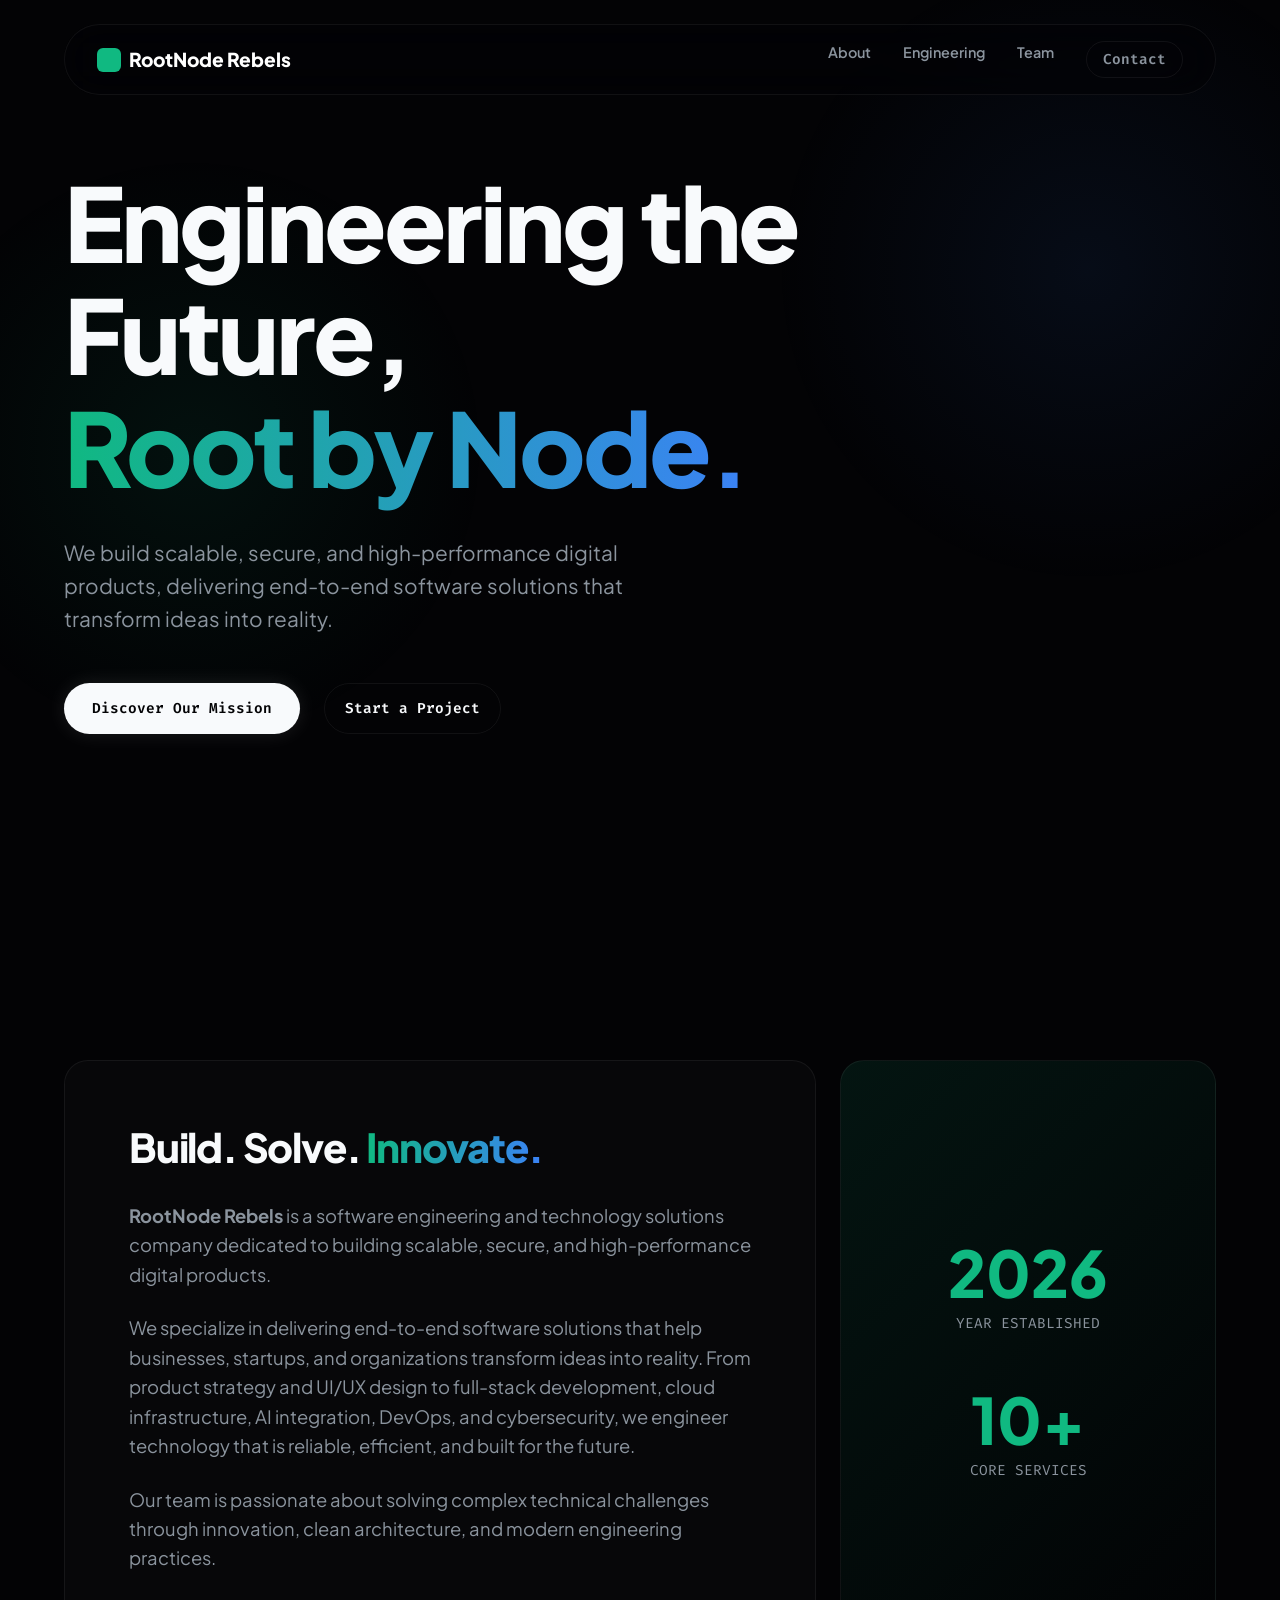
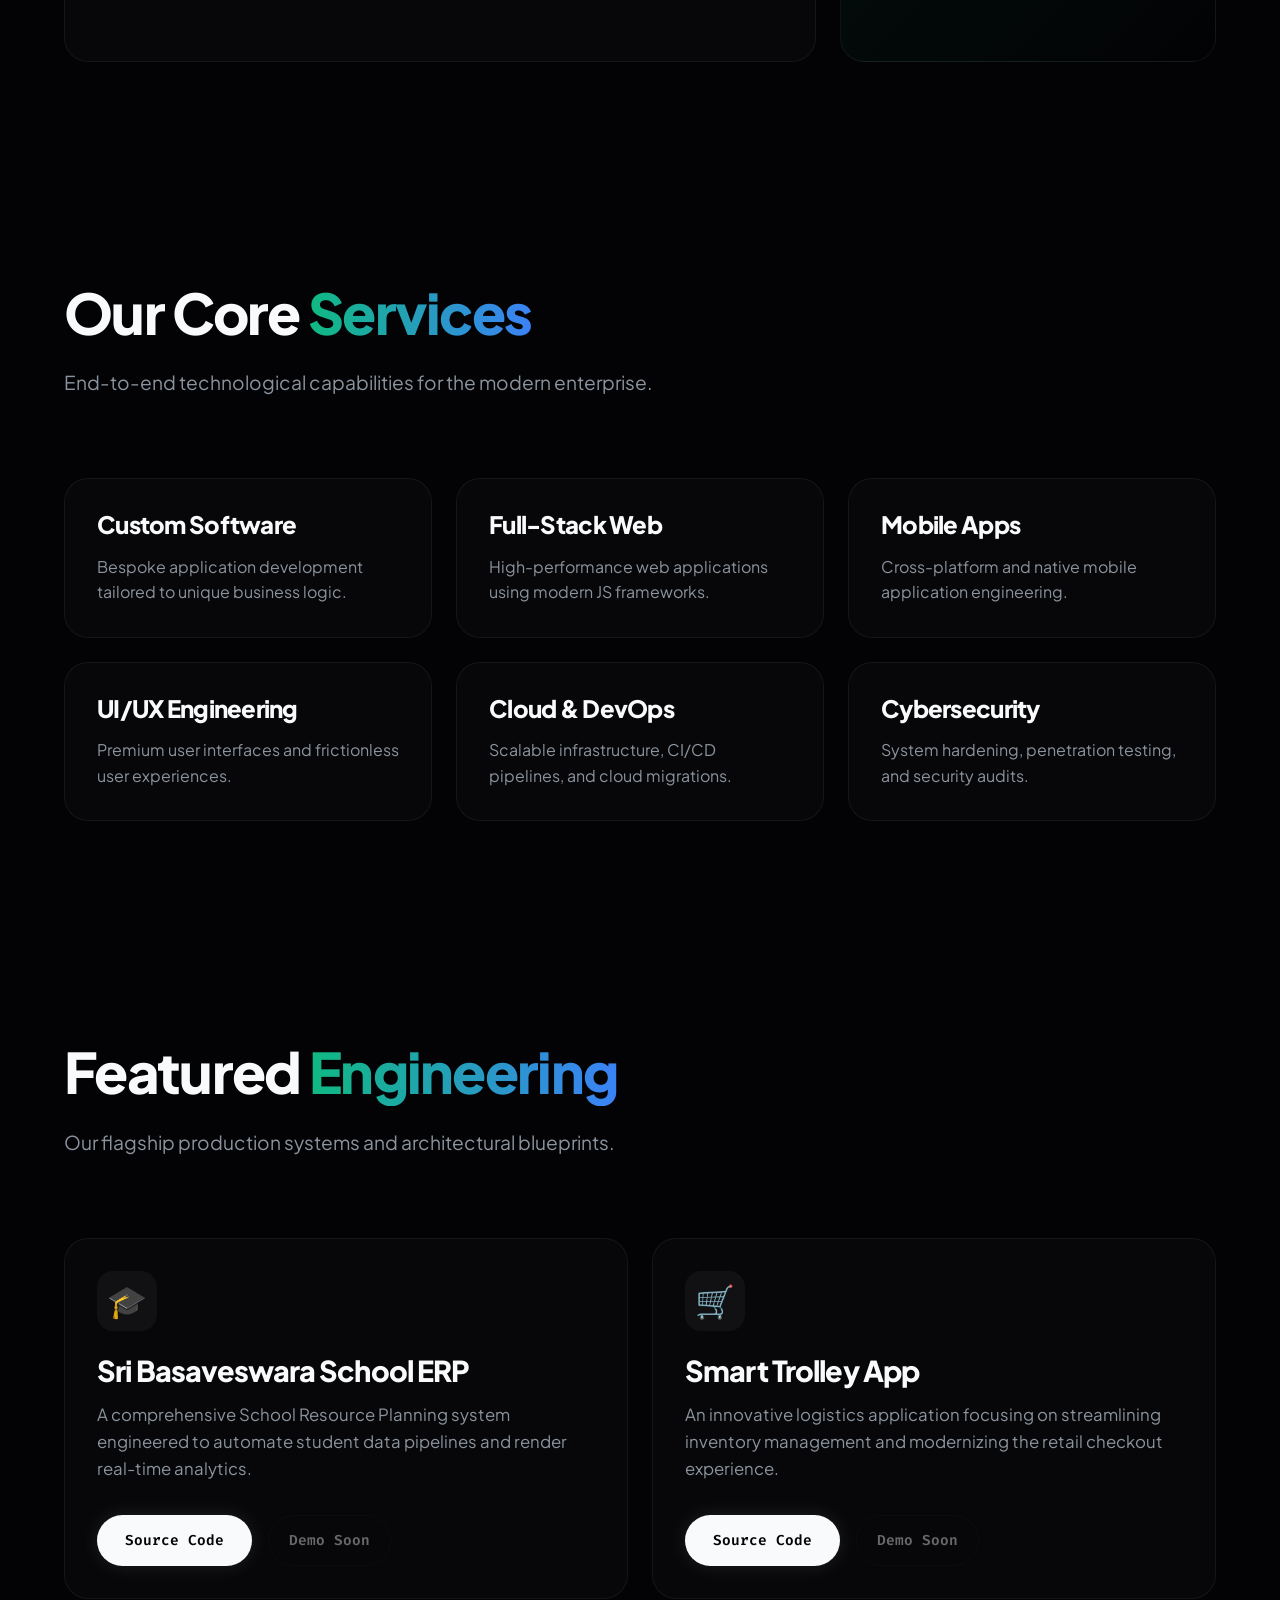
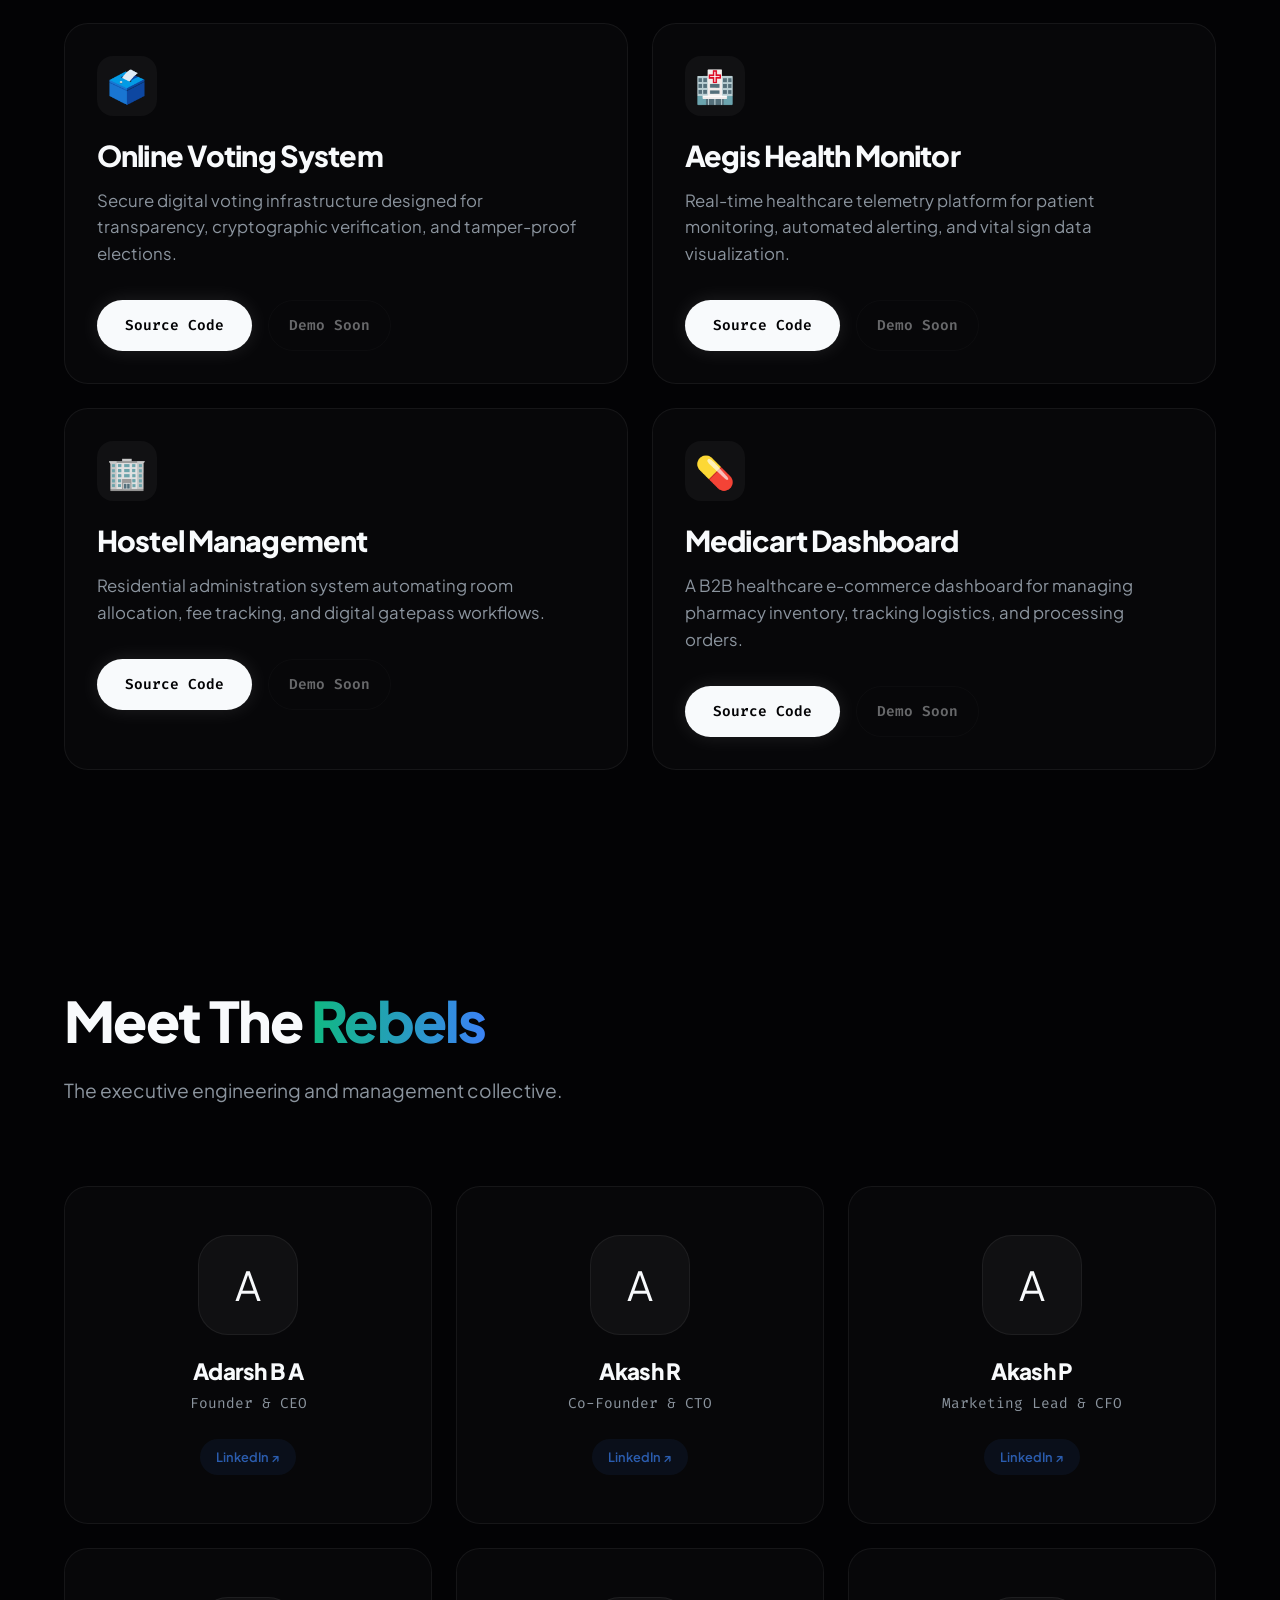
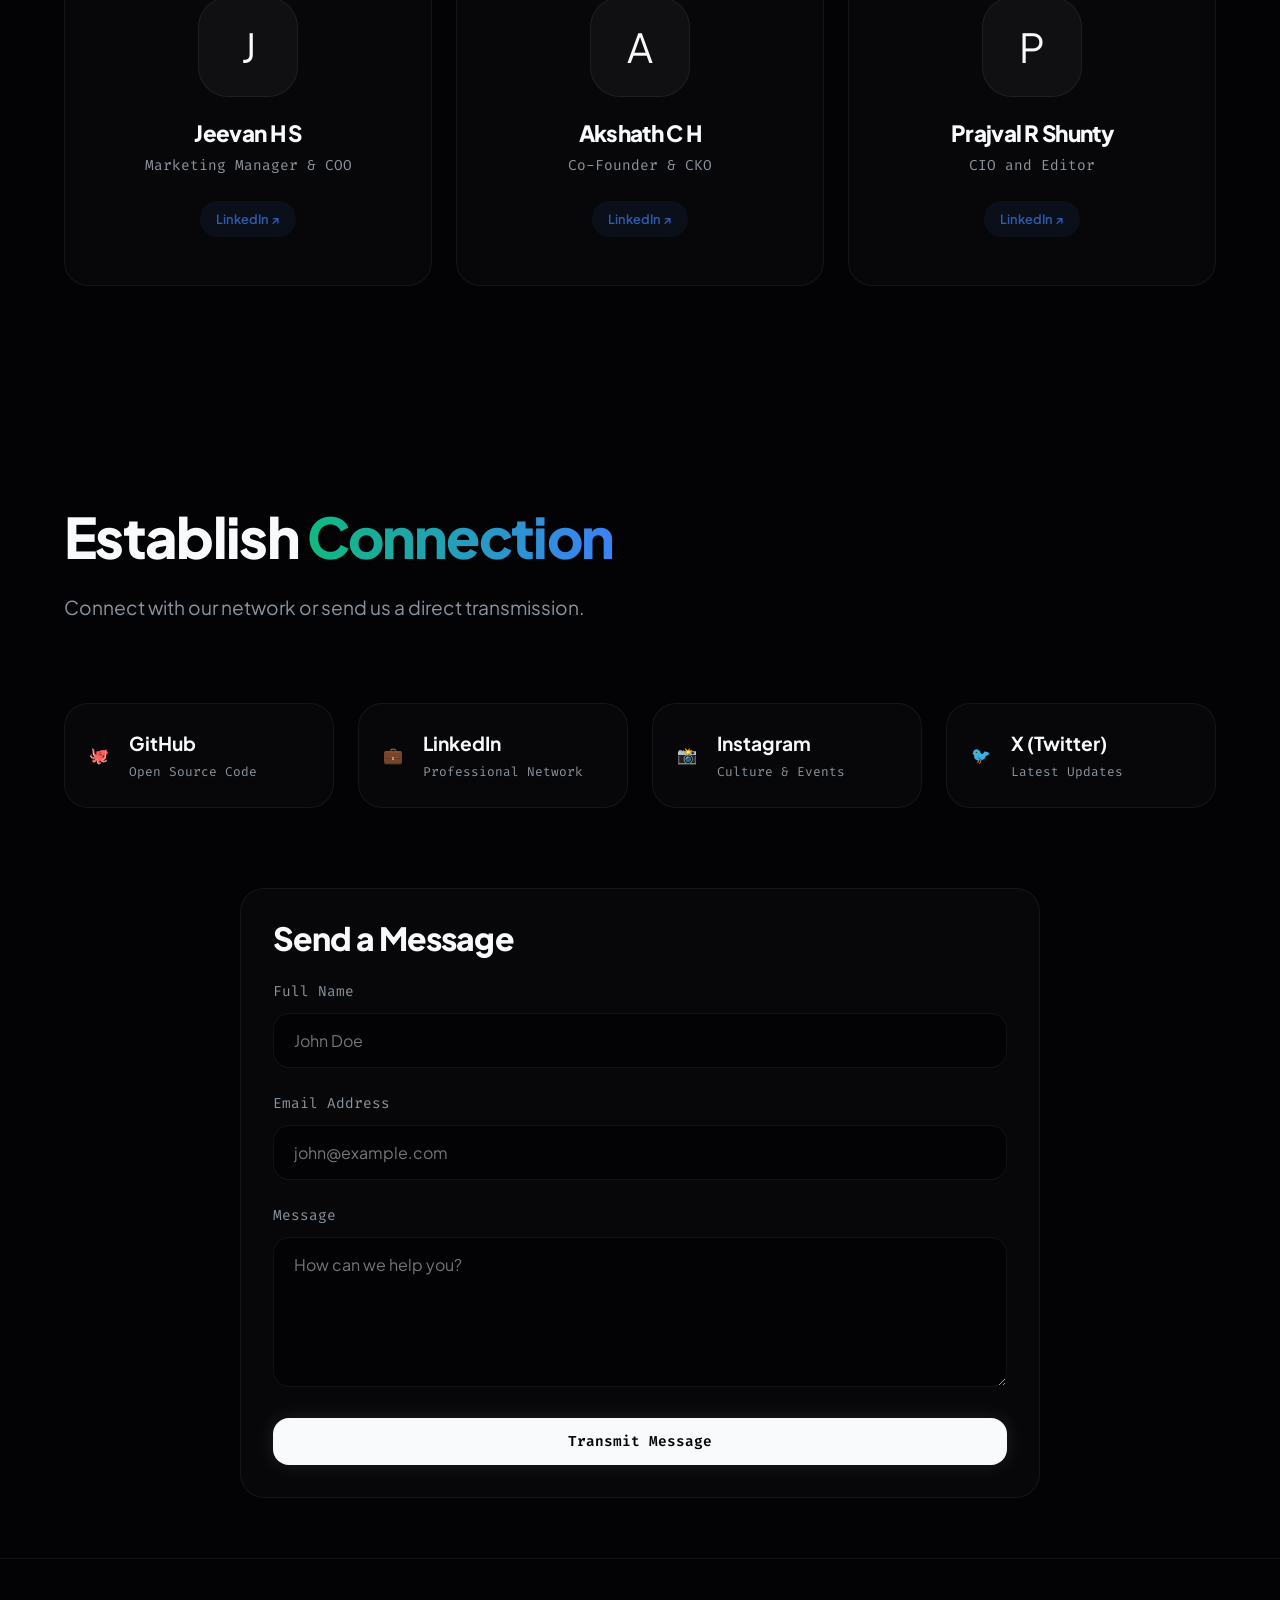
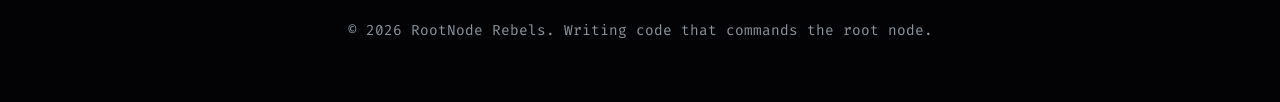
==== index.html @ 679d9122 "Initial commit of RootNode Rebels company website" ====
<!DOCTYPE html>
<html lang="en">
<head>
    <meta charset="UTF-8">
    <meta name="viewport" content="width=device-width, initial-scale=1.0">
    <title>RootNode Rebels | Engineering Scalable Systems</title>
    <meta name="description" content="An elite collective of software engineers building high-performance architectures, scalable ERP systems, and modern web applications.">
    
    <!-- Fonts -->
    <link href="https://fonts.googleapis.com/css2?family=Plus+Jakarta+Sans:wght@400;600;800&family=Fira+Code:wght@400;500&display=swap" rel="stylesheet">
    
    <!-- Styles -->
    <link rel="stylesheet" href="style.css">
</head>
<body>

    <!-- Dynamic Background Architecture -->
    <div class="noise-overlay"></div>
    <div class="mesh-gradient"></div>
    <div class="glow-orb" id="glow-orb"></div>

    <!-- Navigation -->
    <nav class="navbar glass">
        <a href="/" class="logo"><div class="logo-icon"></div> RootNode Rebels</a>
        <div class="nav-links">
            <a href="#about">About</a>
            <a href="#projects">Engineering</a>
            <a href="#team">Team</a>
            <a href="#contact" class="btn btn-outline" style="padding: 6px 16px; border-radius: 100px;">Contact</a>
        </div>
    </nav>

    <!-- Hero Section -->
    <header class="hero">
        <div class="hero-content fade-in-up">
            <h1 class="hero-title">Engineering the Future, <br><span class="highlight">Root by Node.</span></h1>
            <p class="hero-desc">We build scalable, secure, and high-performance digital products, delivering end-to-end software solutions that transform ideas into reality.</p>
            <div class="hero-buttons">
                <a href="#about" class="btn btn-primary">Discover Our Mission</a>
                <a href="#contact" class="btn btn-outline">Start a Project</a>
            </div>
        </div>
    </header>

    <!-- About Section -->
    <section id="about" class="section">
        <div class="about-bento fade-in-up">
            <div class="bento-card about-main">
                <h2>Build. Solve. <span class="highlight">Innovate.</span></h2>
                <p><strong>RootNode Rebels</strong> is a software engineering and technology solutions company dedicated to building scalable, secure, and high-performance digital products.</p>
                <p>We specialize in delivering end-to-end software solutions that help businesses, startups, and organizations transform ideas into reality. From product strategy and UI/UX design to full-stack development, cloud infrastructure, AI integration, DevOps, and cybersecurity, we engineer technology that is reliable, efficient, and built for the future.</p>
                <p>Our team is passionate about solving complex technical challenges through innovation, clean architecture, and modern engineering practices.</p>
            </div>
            <div class="bento-card about-stats">
                <div class="stat-number">2026</div>
                <div class="stat-label">YEAR ESTABLISHED</div>
                <br><br>
                <div class="stat-number">10+</div>
                <div class="stat-label">CORE SERVICES</div>
            </div>
        </div>
    </section>

    <!-- Services Section -->
    <section class="section pt-0">
        <div class="section-header fade-in-up">
            <h2>Our Core <span class="highlight">Services</span></h2>
            <p>End-to-end technological capabilities for the modern enterprise.</p>
        </div>
        <div class="services-bento fade-in-up">
            <div class="bento-card service-item"><h3>Custom Software</h3><p>Bespoke application development tailored to unique business logic.</p></div>
            <div class="bento-card service-item"><h3>Full-Stack Web</h3><p>High-performance web applications using modern JS frameworks.</p></div>
            <div class="bento-card service-item"><h3>Mobile Apps</h3><p>Cross-platform and native mobile application engineering.</p></div>
            <div class="bento-card service-item"><h3>UI/UX Engineering</h3><p>Premium user interfaces and frictionless user experiences.</p></div>
            <div class="bento-card service-item"><h3>Cloud & DevOps</h3><p>Scalable infrastructure, CI/CD pipelines, and cloud migrations.</p></div>
            <div class="bento-card service-item"><h3>Cybersecurity</h3><p>System hardening, penetration testing, and security audits.</p></div>
        </div>
    </section>

    <!-- Projects Section -->
    <section id="projects" class="section">
        <div class="section-header fade-in-up">
            <h2>Featured <span class="highlight">Engineering</span></h2>
            <p>Our flagship production systems and architectural blueprints.</p>
        </div>
        <div class="projects-bento">
            <!-- Project 1 -->
            <div class="bento-card project-card fade-in-up">
                <div class="project-header">
                    <div class="project-icon">🎓</div>
                </div>
                <h3>Sri Basaveswara School ERP</h3>
                <p>A comprehensive School Resource Planning system engineered to automate student data pipelines and render real-time analytics.</p>
                <div class="project-actions">
                    <a href="https://github.com/RootNode-Rebels/sribasaveswaraschool" target="_blank" class="btn btn-primary">Source Code</a>
                    <button class="btn btn-outline" disabled>Demo Soon</button>
                </div>
            </div>

            <!-- Project 2 -->
            <div class="bento-card project-card fade-in-up" style="transition-delay: 50ms;">
                <div class="project-header">
                    <div class="project-icon">🛒</div>
                </div>
                <h3>Smart Trolley App</h3>
                <p>An innovative logistics application focusing on streamlining inventory management and modernizing the retail checkout experience.</p>
                <div class="project-actions">
                    <a href="https://github.com/RootNode-Rebels/smarttrolleyapp" target="_blank" class="btn btn-primary">Source Code</a>
                    <button class="btn btn-outline" disabled>Demo Soon</button>
                </div>
            </div>

            <!-- Project 3 -->
            <div class="bento-card project-card fade-in-up" style="transition-delay: 100ms;">
                <div class="project-header">
                    <div class="project-icon">🗳️</div>
                </div>
                <h3>Online Voting System</h3>
                <p>Secure digital voting infrastructure designed for transparency, cryptographic verification, and tamper-proof elections.</p>
                <div class="project-actions">
                    <a href="https://github.com/RootNode-Rebels/onlinevotingsystem" target="_blank" class="btn btn-primary">Source Code</a>
                    <button class="btn btn-outline" disabled>Demo Soon</button>
                </div>
            </div>

            <!-- Project 4 -->
            <div class="bento-card project-card fade-in-up" style="transition-delay: 150ms;">
                <div class="project-header">
                    <div class="project-icon">🏥</div>
                </div>
                <h3>Aegis Health Monitor</h3>
                <p>Real-time healthcare telemetry platform for patient monitoring, automated alerting, and vital sign data visualization.</p>
                <div class="project-actions">
                    <a href="https://github.com/RootNode-Rebels/Aegis-Health-Monitor" target="_blank" class="btn btn-primary">Source Code</a>
                    <button class="btn btn-outline" disabled>Demo Soon</button>
                </div>
            </div>

            <!-- Project 5 -->
            <div class="bento-card project-card fade-in-up" style="transition-delay: 200ms;">
                <div class="project-header">
                    <div class="project-icon">🏢</div>
                </div>
                <h3>Hostel Management</h3>
                <p>Residential administration system automating room allocation, fee tracking, and digital gatepass workflows.</p>
                <div class="project-actions">
                    <a href="https://github.com/RootNode-Rebels/hostel-management" target="_blank" class="btn btn-primary">Source Code</a>
                    <button class="btn btn-outline" disabled>Demo Soon</button>
                </div>
            </div>

            <!-- Project 6 -->
            <div class="bento-card project-card fade-in-up" style="transition-delay: 250ms;">
                <div class="project-header">
                    <div class="project-icon">💊</div>
                </div>
                <h3>Medicart Dashboard</h3>
                <p>A B2B healthcare e-commerce dashboard for managing pharmacy inventory, tracking logistics, and processing orders.</p>
                <div class="project-actions">
                    <a href="https://github.com/RootNode-Rebels/medicart-dashboard" target="_blank" class="btn btn-primary">Source Code</a>
                    <button class="btn btn-outline" disabled>Demo Soon</button>
                </div>
            </div>
        </div>
    </section>

    <!-- Team Section -->
    <section id="team" class="section">
        <div class="section-header fade-in-up">
            <h2>Meet The <span class="highlight">Rebels</span></h2>
            <p>The executive engineering and management collective.</p>
        </div>
        <div class="team-bento fade-in-up">
            <a href="https://www.linkedin.com/in/developeradhi/" target="_blank" class="bento-card team-card">
                <div class="team-avatar">A</div>
                <h3>Adarsh B A</h3>
                <p class="role">Founder & CEO</p>
                <div class="linkedin-badge">LinkedIn ↗</div>
            </a>
            <a href="https://www.linkedin.com/in/akashr24012007/" target="_blank" class="bento-card team-card">
                <div class="team-avatar">A</div>
                <h3>Akash R</h3>
                <p class="role">Co-Founder & CTO</p>
                <div class="linkedin-badge">LinkedIn ↗</div>
            </a>
            <a href="https://www.linkedin.com/in/akash-p-46b66a386/" target="_blank" class="bento-card team-card">
                <div class="team-avatar">A</div>
                <h3>Akash P</h3>
                <p class="role">Marketing Lead & CFO</p>
                <div class="linkedin-badge">LinkedIn ↗</div>
            </a>
            <a href="https://www.linkedin.com/in/jeevan-h-s-30b756386/" target="_blank" class="bento-card team-card">
                <div class="team-avatar">J</div>
                <h3>Jeevan H S</h3>
                <p class="role">Marketing Manager & COO</p>
                <div class="linkedin-badge">LinkedIn ↗</div>
            </a>
            <a href="https://www.linkedin.com/in/akshath-ch-8a0b19384/" target="_blank" class="bento-card team-card">
                <div class="team-avatar">A</div>
                <h3>Akshath C H</h3>
                <p class="role">Co-Founder & CKO</p>
                <div class="linkedin-badge">LinkedIn ↗</div>
            </a>
            <a href="https://www.linkedin.com/in/prajval-r-shunty-139a47385/" target="_blank" class="bento-card team-card">
                <div class="team-avatar">P</div>
                <h3>Prajval R Shunty</h3>
                <p class="role">CIO and Editor</p>
                <div class="linkedin-badge">LinkedIn ↗</div>
            </a>
        </div>
    </section>

    <!-- Contact & Socials Section -->
    <section id="contact" class="section">
        <div class="section-header fade-in-up">
            <h2>Establish <span class="highlight">Connection</span></h2>
            <p>Connect with our network or send us a direct transmission.</p>
        </div>

        <div class="social-matrix fade-in-up">
            <a href="https://github.com/RootNode-Rebels/" target="_blank" class="bento-card social-card">
                <span class="social-icon">🐙</span>
                <div>
                    <h4>GitHub</h4>
                    <p>Open Source Code</p>
                </div>
            </a>
            <a href="https://linkedin.com/company/RootNode-Rebels/" target="_blank" class="bento-card social-card">
                <span class="social-icon">💼</span>
                <div>
                    <h4>LinkedIn</h4>
                    <p>Professional Network</p>
                </div>
            </a>
            <a href="https://instagram.com/rootnode_rebels/" target="_blank" class="bento-card social-card">
                <span class="social-icon">📸</span>
                <div>
                    <h4>Instagram</h4>
                    <p>Culture & Events</p>
                </div>
            </a>
            <a href="https://x.com/RootNode_Rebels/" target="_blank" class="bento-card social-card">
                <span class="social-icon">🐦</span>
                <div>
                    <h4>X (Twitter)</h4>
                    <p>Latest Updates</p>
                </div>
            </a>
        </div>

        <!-- Contact Form UI (Backend setup pending) -->
        <div class="bento-card form-container fade-in-up">
            <h3 style="margin-bottom: 24px; font-size: 2rem;">Send a Message</h3>
            <form id="contactForm">
                <div class="form-group">
                    <label>Full Name</label>
                    <input type="text" name="Name" class="form-control" placeholder="John Doe" required>
                </div>
                <div class="form-group">
                    <label>Email Address</label>
                    <input type="email" name="Email" class="form-control" placeholder="john@example.com" required>
                </div>
                <div class="form-group">
                    <label>Message</label>
                    <textarea name="Message" class="form-control" placeholder="How can we help you?" required></textarea>
                </div>
                <button type="submit" class="btn btn-primary" style="width: 100%; border-radius: 16px;">Transmit Message</button>
            </form>
        </div>
    </section>

    <!-- Footer -->
    <footer class="footer">
        <p>&copy; 2026 RootNode Rebels. Writing code that commands the root node.</p>
    </footer>

    <!-- Scripts -->
    <script src="script.js"></script>
</body>
</html>
---- style.css ----
/* style.css - RootNode Rebels Ultra-Advanced Design System */
:root {
    --bg-dark: #030305;
    --surface-1: rgba(255, 255, 255, 0.02);
    --surface-2: rgba(255, 255, 255, 0.04);
    --border-color: rgba(255, 255, 255, 0.06);
    --text-main: #f8fafc;
    --text-muted: #8b949e;
    --accent-emerald: #10B981;
    --accent-blue: #3B82F6;
    --accent-glow: rgba(16, 185, 129, 0.4);
    --font-heading: 'Plus Jakarta Sans', sans-serif;
    --font-mono: 'Fira Code', monospace;
    --bento-radius: 24px;
}

* { margin: 0; padding: 0; box-sizing: border-box; }

body {
    background-color: var(--bg-dark);
    color: var(--text-main);
    font-family: var(--font-heading);
    overflow-x: hidden;
    line-height: 1.6;
    -webkit-font-smoothing: antialiased;
}

/* Background Architecture */
.noise-overlay {
    position: fixed; top: 0; left: 0; width: 100vw; height: 100vh;
    background: url('https://grainy-gradients.vercel.app/noise.svg');
    opacity: 0.04; z-index: 100; pointer-events: none;
}

.mesh-gradient {
    position: fixed; top: 0; left: 0; width: 100vw; height: 100vh;
    background: 
        radial-gradient(circle at 15% 50%, rgba(16, 185, 129, 0.08), transparent 25%),
        radial-gradient(circle at 85% 30%, rgba(59, 130, 246, 0.08), transparent 25%);
    z-index: -1; pointer-events: none;
}

/* Glassmorphism & Bento Box Utilities */
.glass {
    background: var(--surface-1);
    border: 1px solid var(--border-color);
    backdrop-filter: blur(20px);
    -webkit-backdrop-filter: blur(20px);
}

.bento-card {
    background: var(--surface-1);
    border: 1px solid var(--border-color);
    border-radius: var(--bento-radius);
    padding: 32px;
    position: relative;
    overflow: hidden;
    transition: all 0.4s cubic-bezier(0.4, 0, 0.2, 1);
}

.bento-card::before {
    content: '';
    position: absolute;
    top: 0; left: 0; right: 0; bottom: 0;
    border-radius: var(--bento-radius);
    padding: 2px;
    background: linear-gradient(135deg, var(--accent-emerald) 0%, transparent 50%, var(--accent-blue) 100%);
    -webkit-mask: linear-gradient(#fff 0 0) content-box, linear-gradient(#fff 0 0);
    -webkit-mask-composite: xor;
    mask-composite: exclude;
    opacity: 0;
    transition: opacity 0.4s ease;
}

.bento-card:hover {
    transform: translateY(-5px);
    background: var(--surface-2);
    box-shadow: 0 20px 40px rgba(0,0,0,0.4);
}

.bento-card:hover::before { opacity: 1; }

/* Typography */
h1, h2, h3 { font-weight: 800; line-height: 1.1; letter-spacing: -0.03em; }
.highlight {
    background: linear-gradient(to right, var(--accent-emerald), var(--accent-blue));
    -webkit-background-clip: text;
    -webkit-text-fill-color: transparent;
}

/* Buttons */
.btn {
    display: inline-flex; align-items: center; justify-content: center;
    padding: 14px 28px; border-radius: 100px;
    font-weight: 600; text-decoration: none;
    transition: all 0.3s ease; font-family: var(--font-mono); font-size: 0.9rem;
    cursor: pointer; border: none;
}

.btn-primary {
    background: var(--text-main); color: var(--bg-dark);
    box-shadow: 0 0 20px rgba(255,255,255,0.1);
}

.btn-primary:hover {
    transform: scale(1.05);
    box-shadow: 0 0 30px rgba(255,255,255,0.2);
}

.btn-outline {
    background: transparent; border: 1px solid var(--border-color);
    color: var(--text-main); padding: 10px 20px;
}

.btn-outline:hover:not(:disabled) {
    border-color: var(--text-main); background: var(--surface-2);
}

.btn-outline:disabled { opacity: 0.4; cursor: not-allowed; }

/* Navigation */
.navbar {
    position: fixed; top: 24px; left: 50%; transform: translateX(-50%);
    width: 90%; max-width: 1200px;
    display: flex; justify-content: space-between; align-items: center;
    padding: 16px 32px; border-radius: 100px; z-index: 50;
    border: 1px solid var(--border-color);
    background: rgba(3, 3, 5, 0.6); backdrop-filter: blur(20px);
}
.logo { font-weight: 800; font-size: 1.2rem; letter-spacing: 0px; display: flex; align-items: center; gap: 8px; text-decoration: none; color: white;}
.logo-icon { width: 24px; height: 24px; background: var(--accent-emerald); border-radius: 6px; }
.nav-links { display: flex; gap: 32px; }
.nav-links a { color: var(--text-muted); text-decoration: none; font-size: 0.9rem; font-weight: 600; transition: color 0.3s ease; }
.nav-links a:hover { color: var(--text-main); }

/* Layout & Typography */
.section { padding: 160px 5% 60px; max-width: 1400px; margin: 0 auto; }
.section-header { margin-bottom: 80px; max-width: 700px; }
.section-header h2 { font-size: 3.5rem; margin-bottom: 24px; }
.section-header p { color: var(--text-muted); font-size: 1.2rem; }

/* Hero Section */
.hero { height: 100vh; display: flex; align-items: center; padding: 0 5%; max-width: 1400px; margin: 0 auto; }
.hero-content { max-width: 900px; }
.hero-title { font-size: clamp(4rem, 8vw, 6.5rem); margin-bottom: 32px; }
.hero-desc { color: var(--text-muted); font-size: 1.3rem; max-width: 600px; margin-bottom: 48px; }
.hero-buttons { display: flex; gap: 24px; }

/* About Section */
.about-bento { display: grid; grid-template-columns: 2fr 1fr; gap: 24px; }
.about-main { padding: 64px; }
.about-main h2 { font-size: 2.5rem; margin-bottom: 32px; }
.about-main p { color: var(--text-muted); font-size: 1.15rem; margin-bottom: 24px; }
.about-stats { display: flex; flex-direction: column; justify-content: center; align-items: center; text-align: center; background: linear-gradient(135deg, rgba(16,185,129,0.1), transparent); }
.stat-number { font-size: 4rem; font-weight: 800; color: var(--accent-emerald); line-height: 1; margin-bottom: 8px; }
.stat-label { font-family: var(--font-mono); font-size: 0.9rem; color: var(--text-muted); }

/* Services Grid */
.services-bento { display: grid; grid-template-columns: repeat(auto-fit, minmax(300px, 1fr)); gap: 24px; }
.service-item h3 { font-size: 1.5rem; margin-bottom: 16px; }
.service-item p { color: var(--text-muted); font-size: 1rem; }

/* Projects Grid */
.projects-bento { display: grid; grid-template-columns: repeat(auto-fit, minmax(400px, 1fr)); gap: 24px; }
.project-header { display: flex; justify-content: space-between; align-items: flex-start; margin-bottom: 24px; }
.project-icon { font-size: 2rem; background: var(--surface-2); width: 60px; height: 60px; display: flex; align-items: center; justify-content: center; border-radius: 16px; }
.project-card h3 { font-size: 1.8rem; margin-bottom: 16px; }
.project-card p { color: var(--text-muted); margin-bottom: 32px; font-size: 1.05rem; }
.project-actions { display: flex; gap: 16px; margin-top: auto; }

/* Team Section */
.team-bento { display: grid; grid-template-columns: repeat(auto-fit, minmax(280px, 1fr)); gap: 24px; }
.team-card { display: flex; flex-direction: column; align-items: center; text-align: center; text-decoration: none; color: inherit; padding: 48px 32px; }
.team-avatar { width: 100px; height: 100px; border-radius: 30px; background: var(--surface-2); display: flex; align-items: center; justify-content: center; font-size: 2.5rem; margin-bottom: 24px; border: 1px solid var(--border-color); transition: all 0.3s ease; }
.team-card:hover .team-avatar { transform: scale(1.1) rotate(5deg); border-color: var(--accent-emerald); }
.team-card h3 { font-size: 1.4rem; margin-bottom: 8px; }
.team-card p.role { font-family: var(--font-mono); color: var(--text-muted); font-size: 0.9rem; margin-bottom: 24px; }
.linkedin-badge { padding: 8px 16px; background: rgba(59, 130, 246, 0.1); color: var(--accent-blue); border-radius: 100px; font-size: 0.8rem; font-weight: 600; opacity: 0.7; transition: opacity 0.3s ease; }
.team-card:hover .linkedin-badge { opacity: 1; }

/* Forms (Contact & Feedback) */
.form-container { max-width: 800px; margin: 0 auto; }
.form-group { margin-bottom: 24px; }
.form-group label { display: block; font-family: var(--font-mono); font-size: 0.9rem; color: var(--text-muted); margin-bottom: 10px; }
.form-control { width: 100%; padding: 16px 20px; background: var(--bg-dark); border: 1px solid var(--border-color); border-radius: 16px; color: var(--text-main); font-family: var(--font-heading); font-size: 1rem; transition: all 0.3s ease; }
.form-control:focus { outline: none; border-color: var(--accent-emerald); box-shadow: 0 0 0 4px rgba(16, 185, 129, 0.1); }
textarea.form-control { resize: vertical; min-height: 150px; }

/* Socials & Footer */
.social-matrix { display: grid; grid-template-columns: repeat(auto-fit, minmax(250px, 1fr)); gap: 24px; margin-bottom: 80px; }
.social-card { display: flex; align-items: center; gap: 20px; text-decoration: none; color: inherit; padding: 24px; }
.social-card h4 { font-size: 1.2rem; margin-bottom: 4px; }
.social-card p { color: var(--text-muted); font-family: var(--font-mono); font-size: 0.8rem; }
.footer { text-align: center; padding: 60px 20px; border-top: 1px solid var(--border-color); }
.footer p { color: var(--text-muted); font-family: var(--font-mono); font-size: 0.9rem; }

/* Animations */
.fade-in-up { opacity: 0; transform: translateY(40px); transition: opacity 1s cubic-bezier(0.16, 1, 0.3, 1), transform 1s cubic-bezier(0.16, 1, 0.3, 1); }
.fade-in-up.visible { opacity: 1; transform: translateY(0); }

@media (max-width: 900px) {
    .hero-title { font-size: 3.5rem; }
    .about-bento { grid-template-columns: 1fr; }
    .nav-links { display: none; }
}
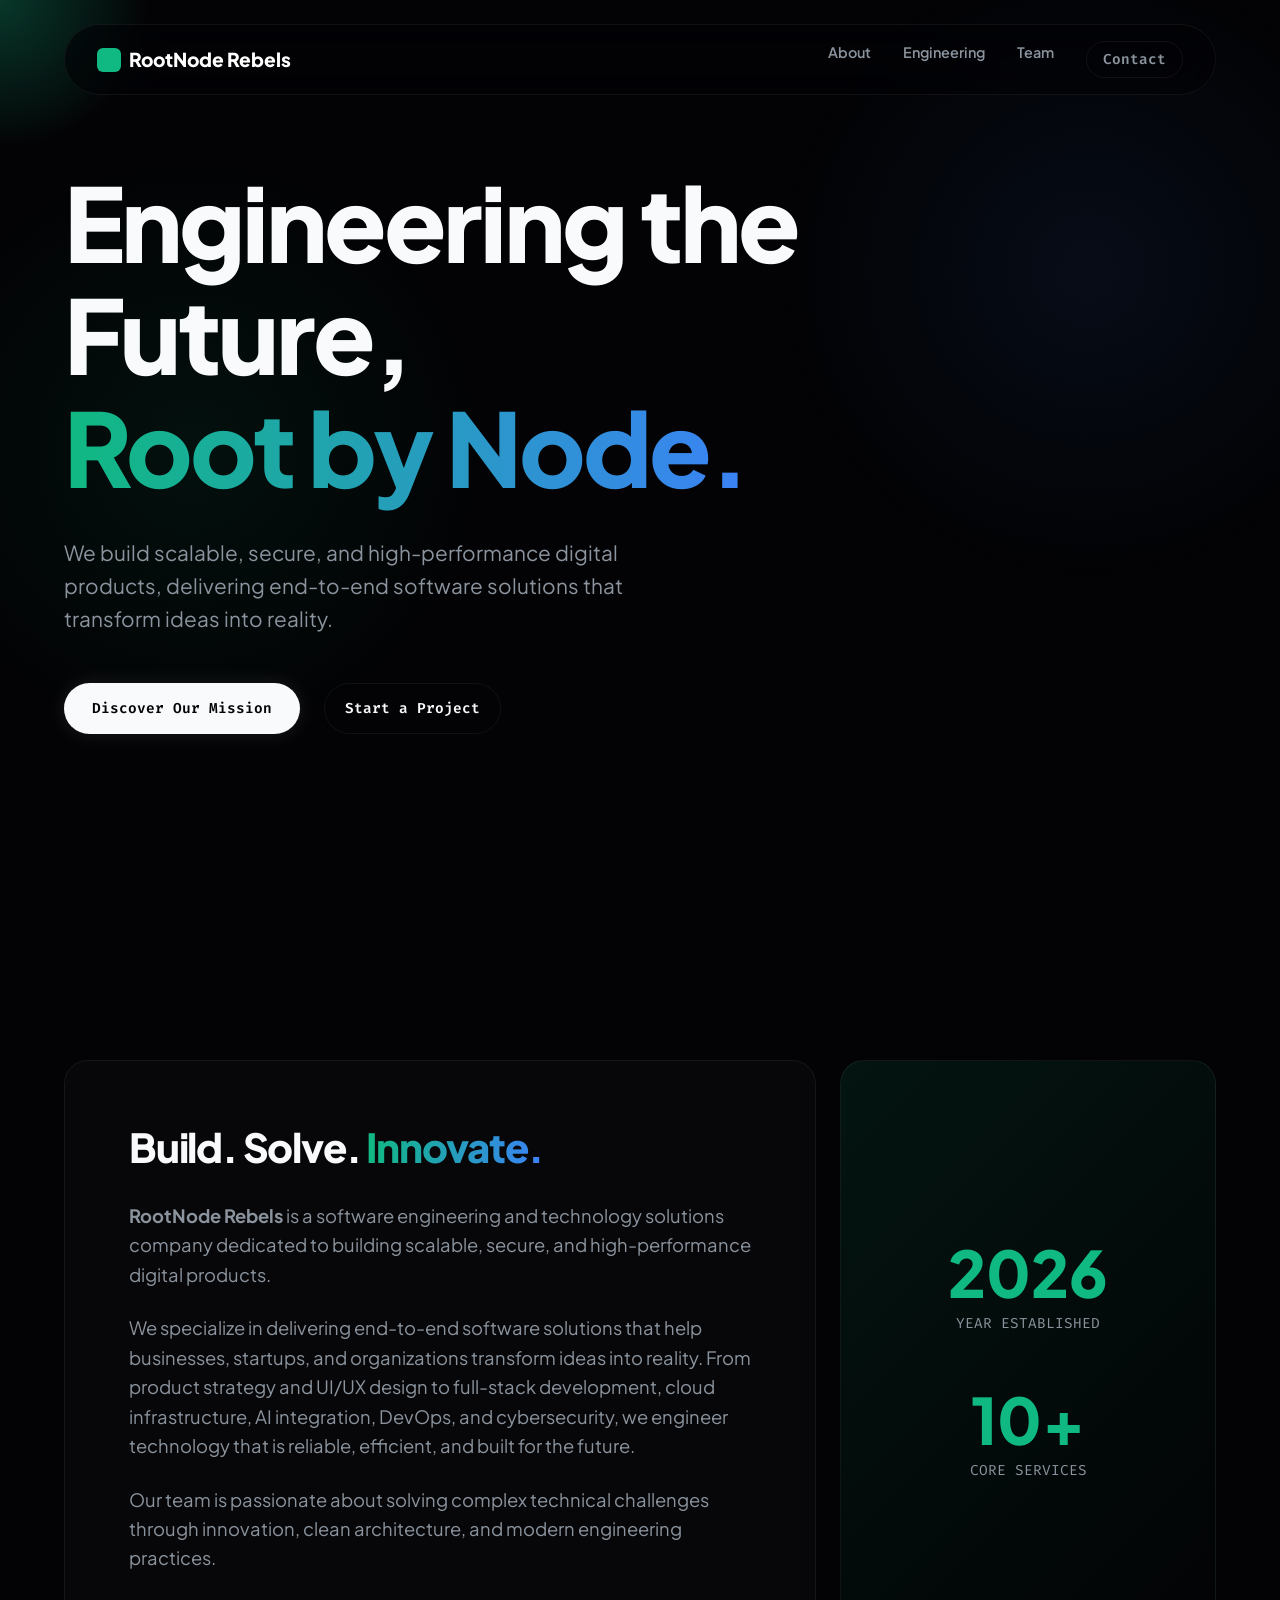
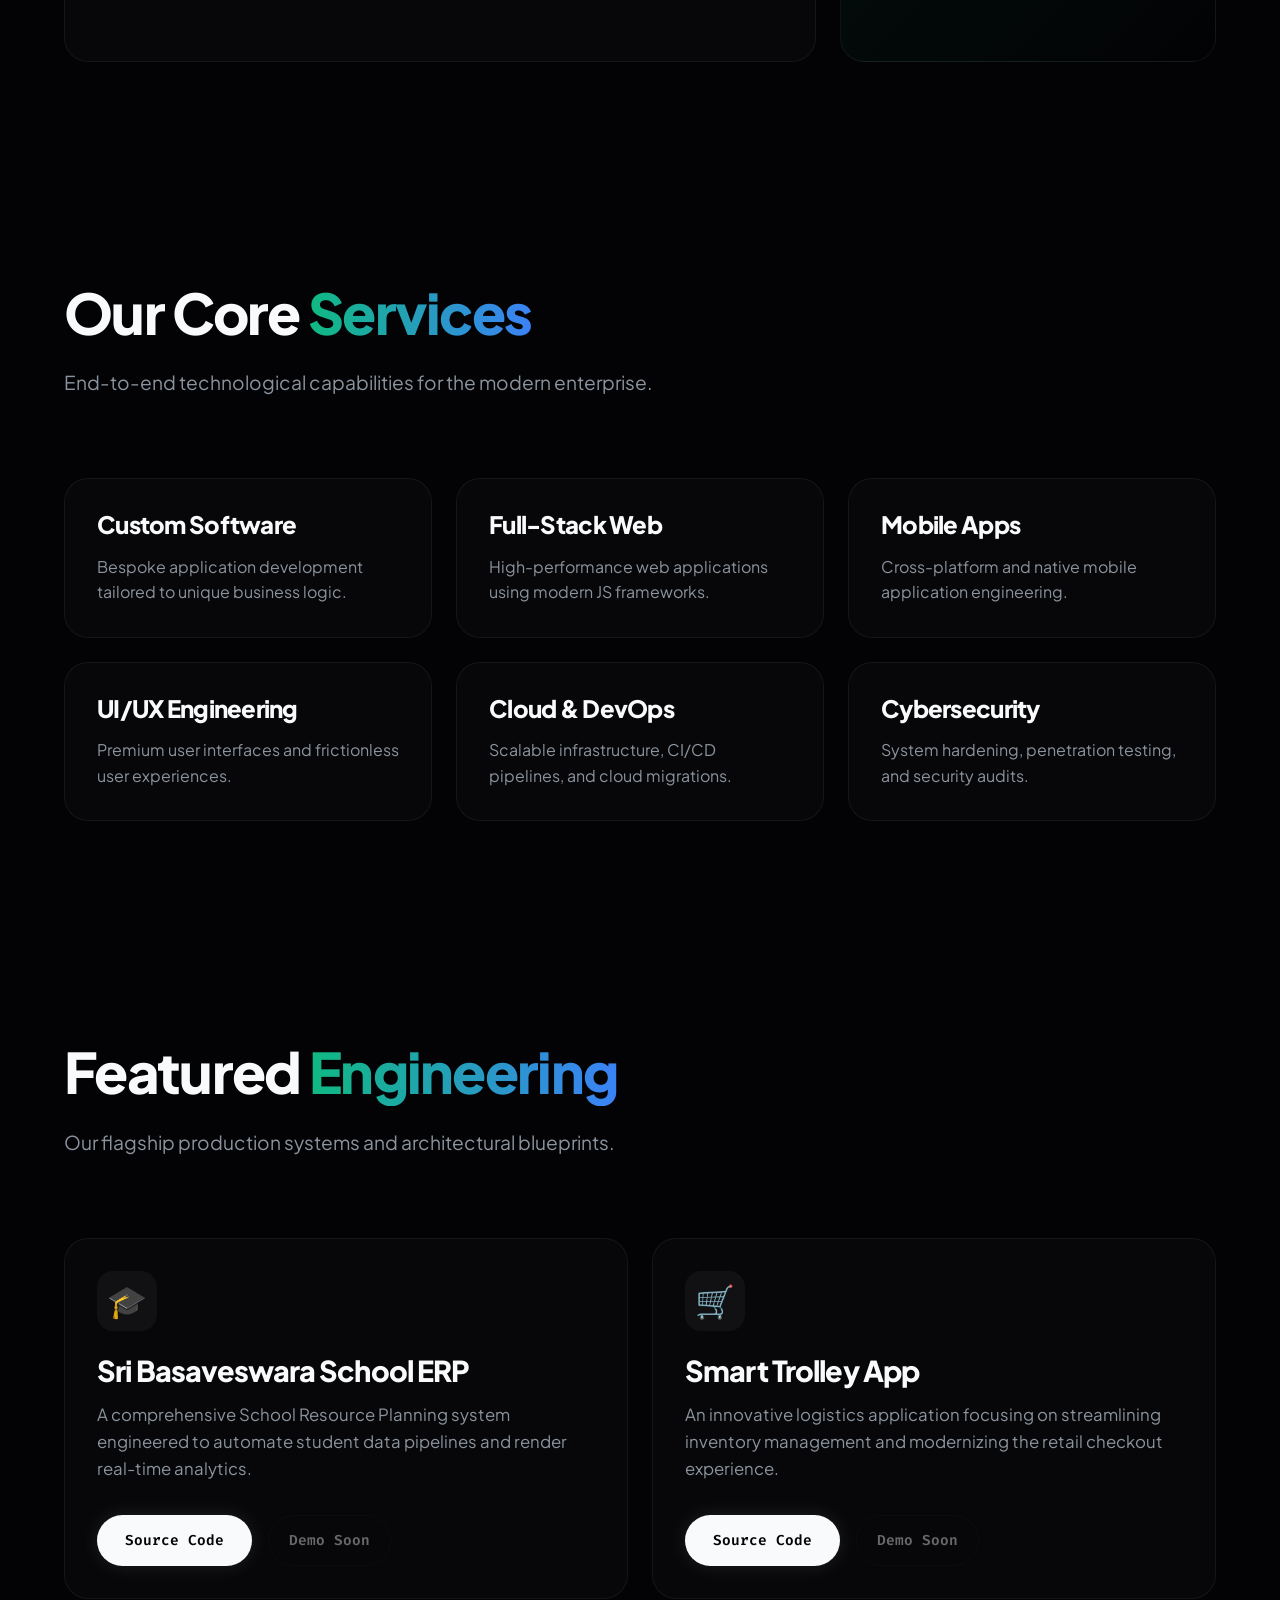
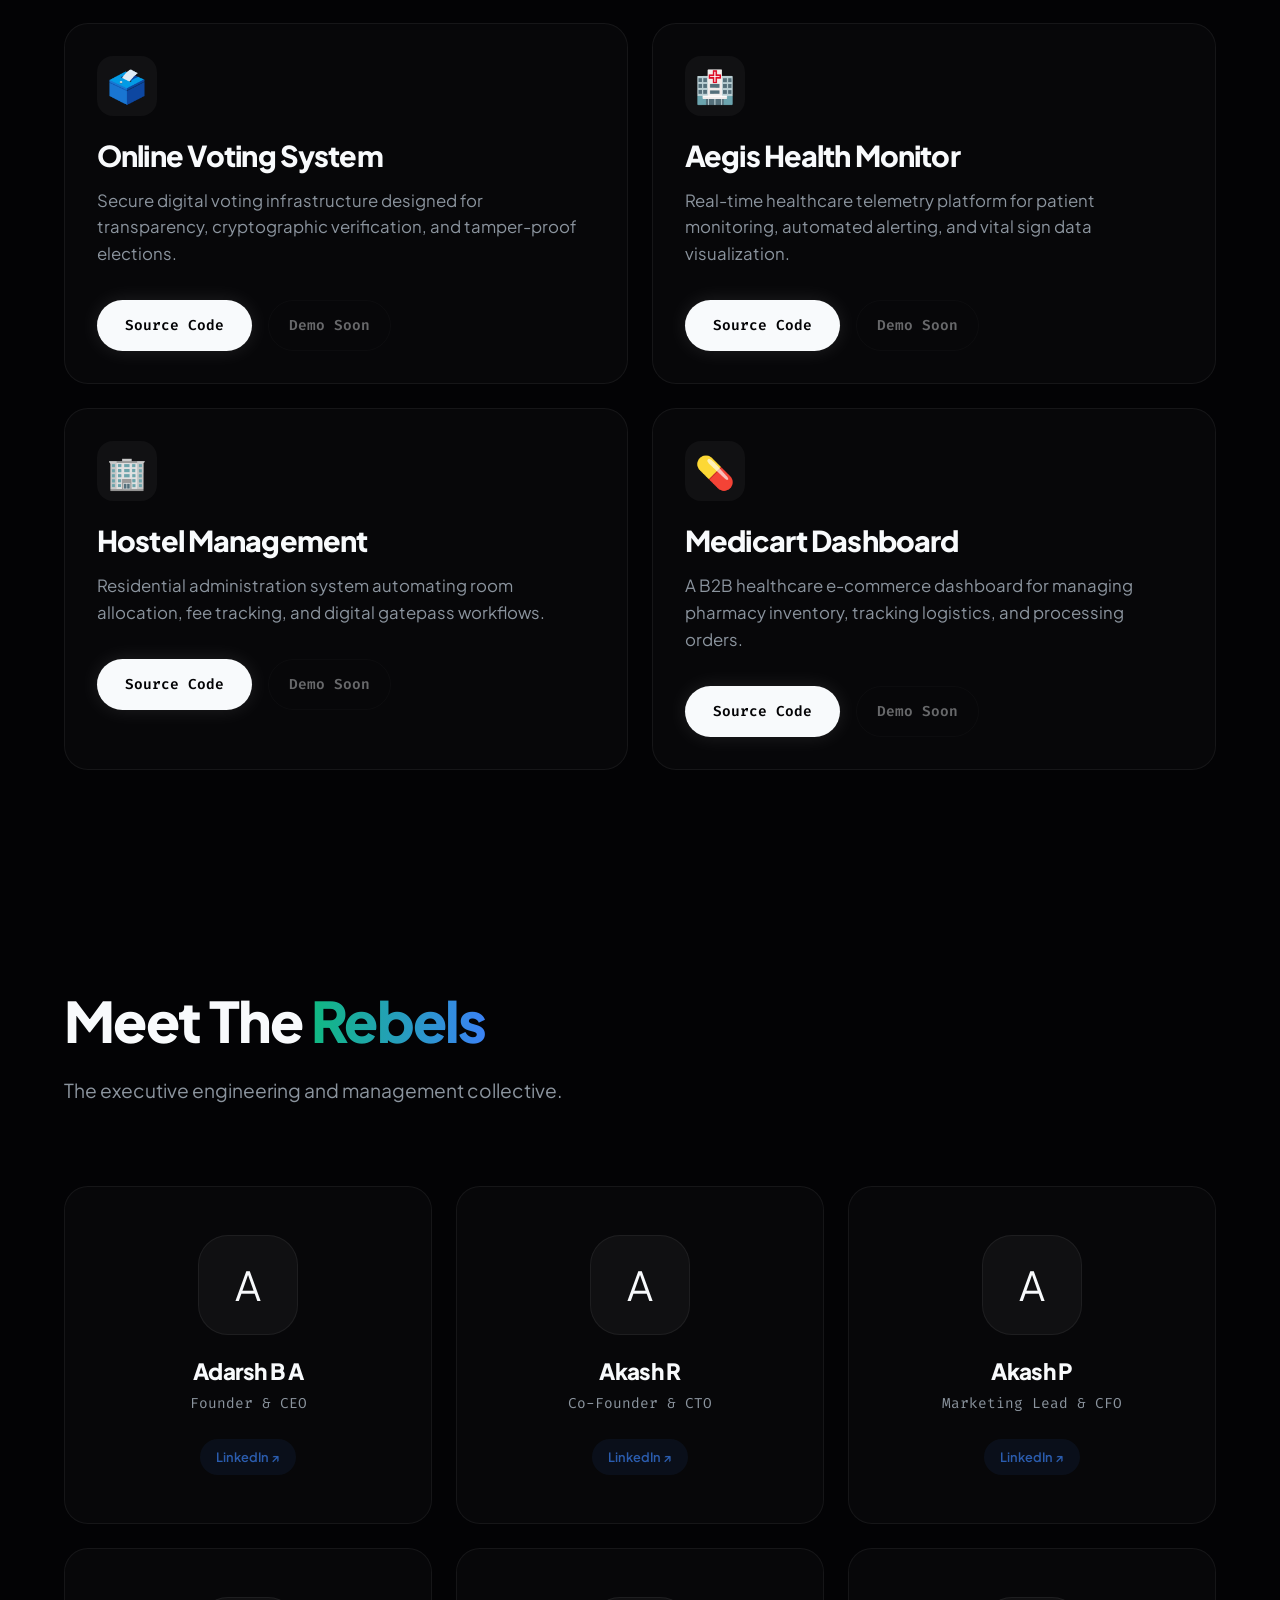
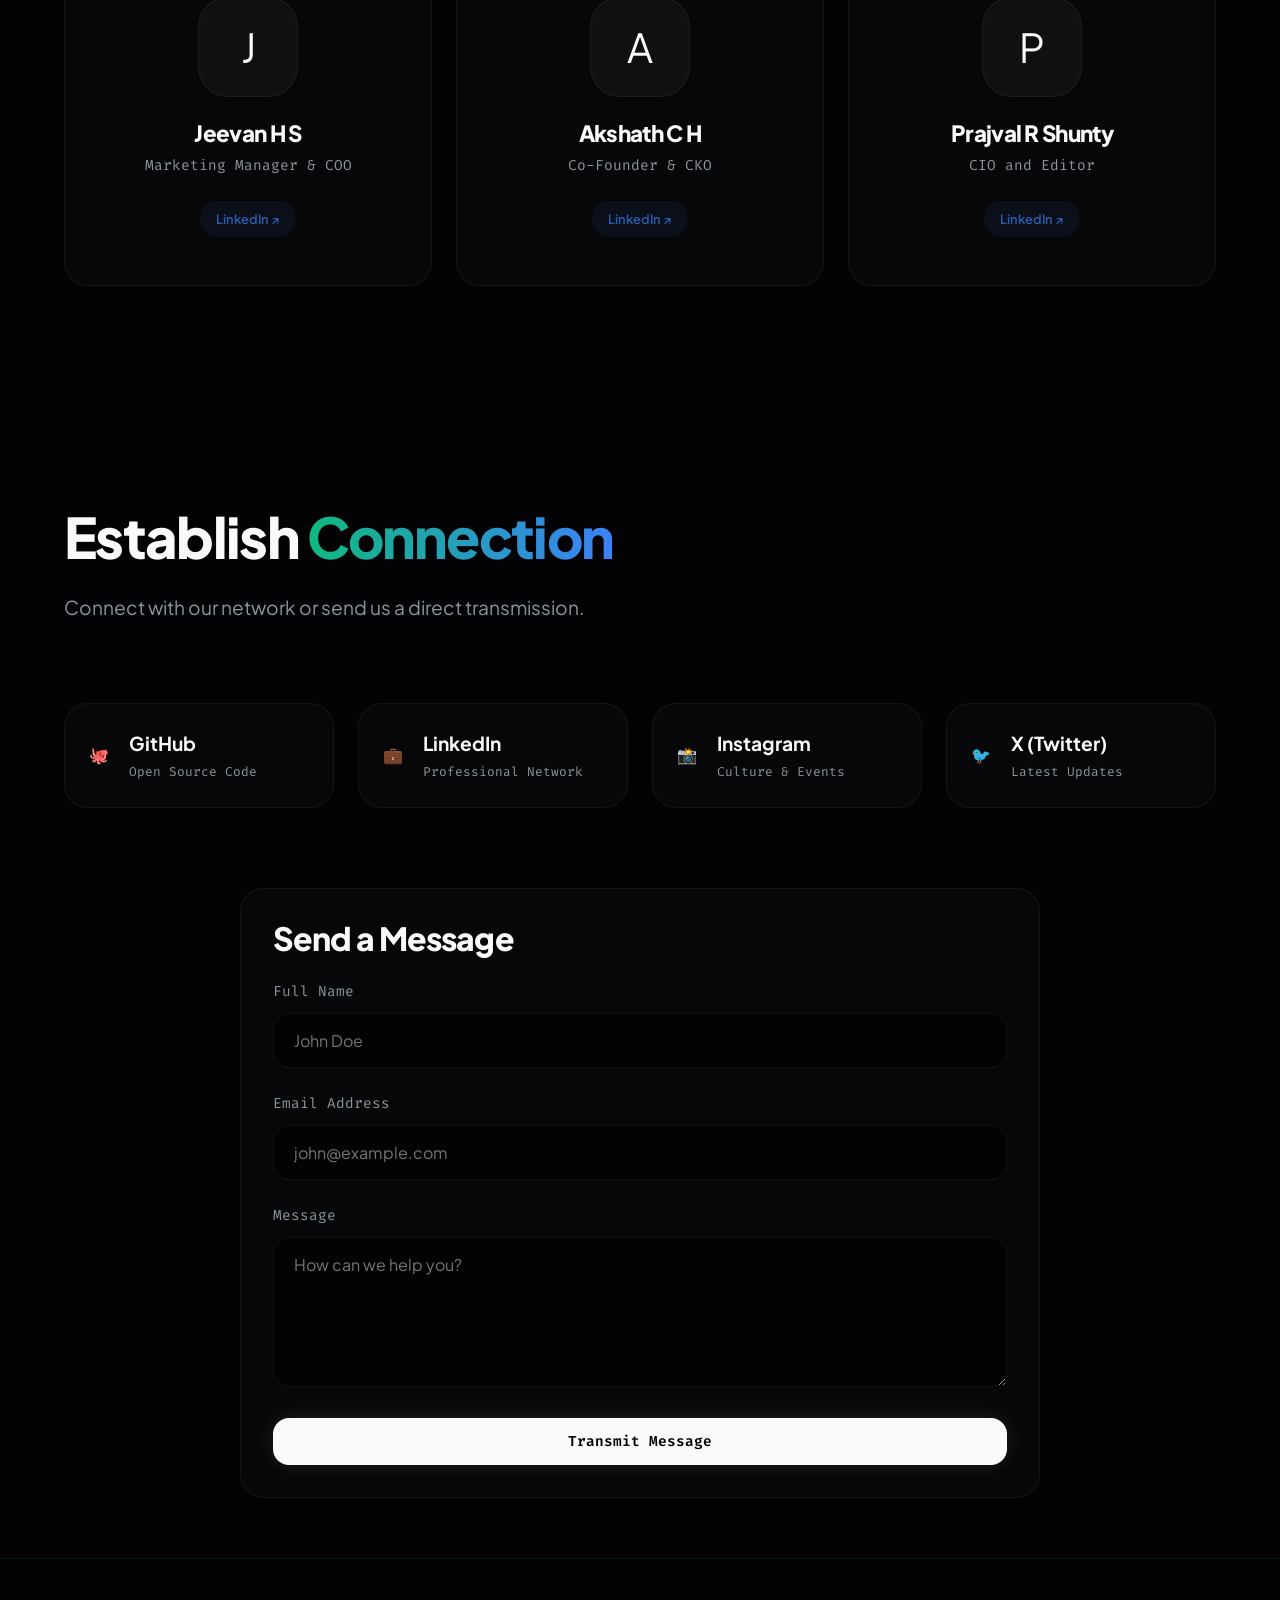
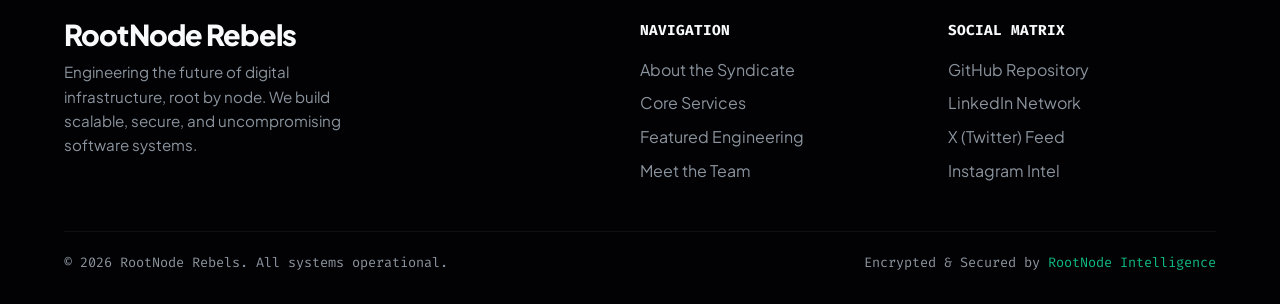
==== commit 7a1c6b30: "feat: implement robust, privacy-focused contact form submission logic" ====
--- a/index.html
+++ b/index.html
@@ -4,15 +4,35 @@
     <meta charset="UTF-8">
     <meta name="viewport" content="width=device-width, initial-scale=1.0">
     <title>RootNode Rebels | Engineering Scalable Systems</title>
-    <meta name="description" content="An elite collective of software engineers building high-performance architectures, scalable ERP systems, and modern web applications.">
+    <meta name="description" content="RootNode Rebels is an elite collective of software engineers building high-performance architectures, scalable ERP systems, and modern web applications.">
+    <meta name="keywords" content="Software Engineering, Full-Stack Development, Next.js, React, Node.js, ERP Systems, Web Development, Adarsh B A, Cyber Security, Tech Agency">
+    <meta name="author" content="Adarsh B A">
     
+    <!-- Open Graph / LinkedIn / Facebook -->
+    <meta property="og:type" content="website">
+    <meta property="og:url" content="https://rootnode-rebels.github.io/">
+    <meta property="og:title" content="RootNode Rebels | Engineering Scalable Systems">
+    <meta property="og:description" content="We build scalable, secure, and high-performance digital products, delivering end-to-end software solutions that transform ideas into reality.">
+    <!-- Replace this with an actual image URL later -->
+    <title>RootNode Rebels | Engineering the Future</title>
+    
+    <!-- Advanced SEO & Open Graph Tags -->
+    <meta name="description" content="RootNode Rebels is an elite software engineering syndicate specializing in Full-Stack Development, Cyber-Security, and AI Integration.">
+    <meta property="og:title" content="RootNode Rebels | Elite Software Engineering">
+    <meta property="og:description" content="Building highly scalable, secure, and performant digital infrastructures. Root by Node.">
+    <meta property="og:image" content="https://rootnode-rebels.cc.cd/assets/og-image.jpg">
+    <meta property="og:url" content="https://rootnode-rebels.cc.cd/">
+    <meta name="theme-color" content="#030305">
+
     <!-- Fonts -->
-    <link href="https://fonts.googleapis.com/css2?family=Plus+Jakarta+Sans:wght@400;600;800&family=Fira+Code:wght@400;500&display=swap" rel="stylesheet">
-    
-    <!-- Styles -->
+    <link rel="preconnect" href="https://fonts.googleapis.com">
+    <link rel="preconnect" href="https://fonts.gstatic.com" crossorigin>
+    <link href="https://fonts.googleapis.com/css2?family=Fira+Code:wght@400;500&family=Plus+Jakarta+Sans:wght@300;400;600;800&display=swap" rel="stylesheet">
     <link rel="stylesheet" href="style.css">
 </head>
 <body>
+    <!-- Advanced Holographic Mouse Tracker -->
+    <div id="glow-orb"></div>
 
     <!-- Dynamic Background Architecture -->
     <div class="noise-overlay"></div>
@@ -270,8 +290,41 @@
     </section>
 
     <!-- Footer -->
-    <footer class="footer">
-        <p>&copy; 2026 RootNode Rebels. Writing code that commands the root node.</p>
+    <!-- Premium Corporate Footer -->
+    <footer>
+        <div class="footer-content">
+            <div class="footer-brand">
+                <h3 class="gradient-text" style="margin-bottom: 10px; font-weight: 800; font-size: 1.8rem;">RootNode Rebels</h3>
+                <p style="color: var(--text-muted); font-size: 0.95rem; max-width: 300px;">
+                    Engineering the future of digital infrastructure, root by node. We build scalable, secure, and uncompromising software systems.
+                </p>
+            </div>
+            
+            <div class="footer-links">
+                <h4 style="color: var(--text-light); margin-bottom: 15px; font-family: var(--font-mono); font-size: 0.9rem;">NAVIGATION</h4>
+                <a href="#about" style="color: var(--text-muted); text-decoration: none; margin-bottom: 8px; display: block; transition: 0.3s;">About the Syndicate</a>
+                <a href="#services" style="color: var(--text-muted); text-decoration: none; margin-bottom: 8px; display: block; transition: 0.3s;">Core Services</a>
+                <a href="#projects" style="color: var(--text-muted); text-decoration: none; margin-bottom: 8px; display: block; transition: 0.3s;">Featured Engineering</a>
+                <a href="#team" style="color: var(--text-muted); text-decoration: none; margin-bottom: 8px; display: block; transition: 0.3s;">Meet the Team</a>
+            </div>
+
+            <div class="footer-links">
+                <h4 style="color: var(--text-light); margin-bottom: 15px; font-family: var(--font-mono); font-size: 0.9rem;">SOCIAL MATRIX</h4>
+                <a href="https://github.com/RootNode-Rebels" target="_blank" style="color: var(--text-muted); text-decoration: none; margin-bottom: 8px; display: block; transition: 0.3s;">GitHub Repository</a>
+                <a href="#" target="_blank" style="color: var(--text-muted); text-decoration: none; margin-bottom: 8px; display: block; transition: 0.3s;">LinkedIn Network</a>
+                <a href="#" target="_blank" style="color: var(--text-muted); text-decoration: none; margin-bottom: 8px; display: block; transition: 0.3s;">X (Twitter) Feed</a>
+                <a href="#" target="_blank" style="color: var(--text-muted); text-decoration: none; margin-bottom: 8px; display: block; transition: 0.3s;">Instagram Intel</a>
+            </div>
+        </div>
+        
+        <div style="border-top: 1px solid rgba(255, 255, 255, 0.05); margin-top: 40px; padding-top: 20px; display: flex; justify-content: space-between; align-items: center; flex-wrap: wrap; gap: 20px;">
+            <p style="color: var(--text-muted); font-size: 0.85rem; font-family: var(--font-mono);">
+                &copy; 2026 RootNode Rebels. All systems operational.
+            </p>
+            <p style="color: var(--text-muted); font-size: 0.85rem; font-family: var(--font-mono);">
+                Encrypted & Secured by <span style="color: var(--accent-emerald);">RootNode Intelligence</span>
+            </p>
+        </div>
     </footer>
 
     <!-- Scripts -->
--- a/style.css
+++ b/style.css
@@ -14,6 +14,21 @@
     --bento-radius: 24px;
 }
 
+/* Global Setup & Custom Scrollbar */
+::-webkit-scrollbar {
+    width: 10px;
+}
+::-webkit-scrollbar-track {
+    background: var(--bg-dark);
+}
+::-webkit-scrollbar-thumb {
+    background: rgba(16, 185, 129, 0.2);
+    border-radius: 5px;
+}
+::-webkit-scrollbar-thumb:hover {
+    background: rgba(16, 185, 129, 0.5);
+}
+
 * { margin: 0; padding: 0; box-sizing: border-box; }
 
 body {
@@ -23,6 +38,22 @@
     overflow-x: hidden;
     line-height: 1.6;
     -webkit-font-smoothing: antialiased;
+    position: relative;
+    cursor: crosshair;
+}
+
+/* Holographic Mouse Tracker Orb */
+#glow-orb {
+    position: fixed;
+    width: 300px;
+    height: 300px;
+    background: radial-gradient(circle, rgba(16, 185, 129, 0.15) 0%, rgba(3, 3, 5, 0) 70%);
+    border-radius: 50%;
+    pointer-events: none;
+    transform: translate(-50%, -50%);
+    z-index: 1;
+    transition: opacity 0.3s ease;
+    mix-blend-mode: screen;
 }
 
 /* Background Architecture */
@@ -191,7 +222,32 @@
 .social-card { display: flex; align-items: center; gap: 20px; text-decoration: none; color: inherit; padding: 24px; }
 .social-card h4 { font-size: 1.2rem; margin-bottom: 4px; }
 .social-card p { color: var(--text-muted); font-family: var(--font-mono); font-size: 0.8rem; }
-.footer { text-align: center; padding: 60px 20px; border-top: 1px solid var(--border-color); }
+
+/* Footer Architecture */
+footer {
+    background: rgba(3, 3, 5, 0.9);
+    border-top: 1px solid rgba(16, 185, 129, 0.1);
+    padding: 60px 5% 30px;
+    position: relative;
+    z-index: 10;
+    backdrop-filter: blur(20px);
+}
+
+.footer-content {
+    display: grid;
+    grid-template-columns: 2fr 1fr 1fr;
+    gap: 40px;
+    max-width: 1200px;
+    margin: 0 auto;
+}
+
+@media (max-width: 768px) {
+    .footer-content {
+        grid-template-columns: 1fr;
+        gap: 30px;
+    }
+}
+
 .footer p { color: var(--text-muted); font-family: var(--font-mono); font-size: 0.9rem; }
 
 /* Animations */
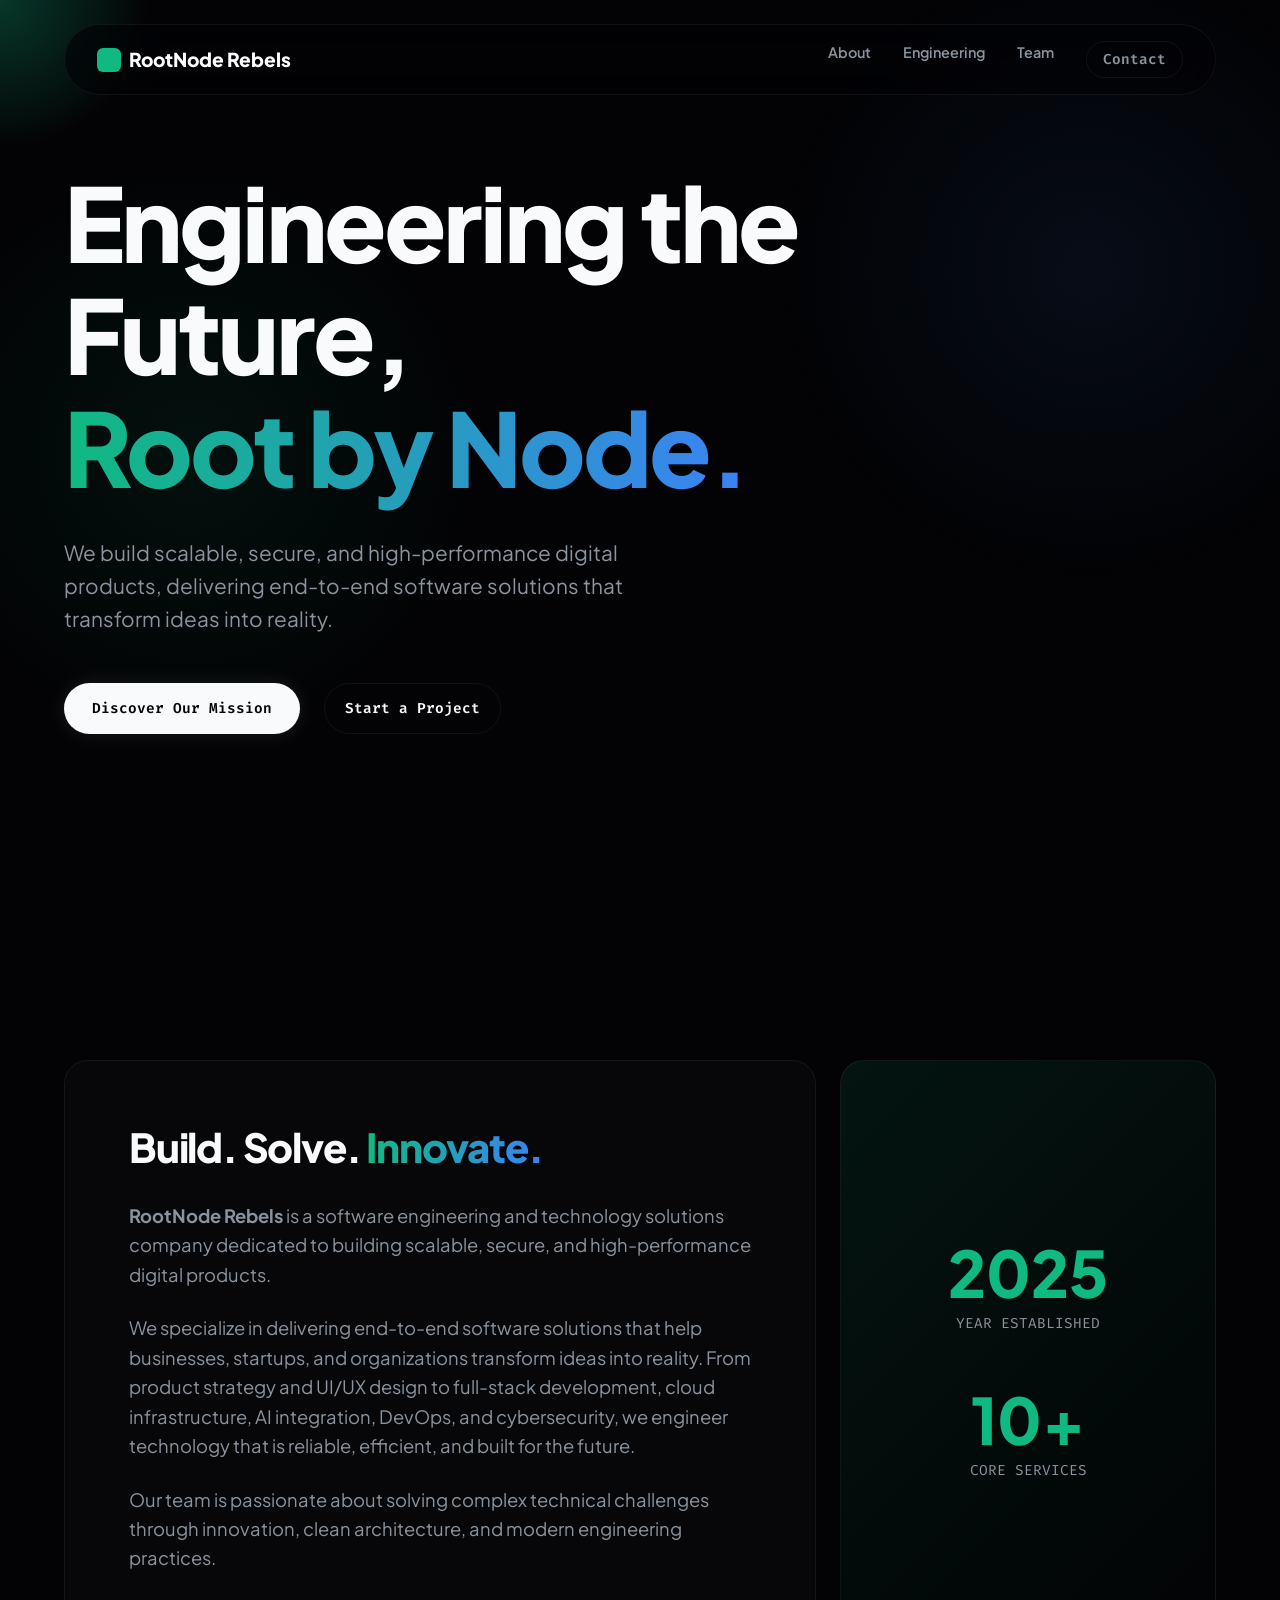
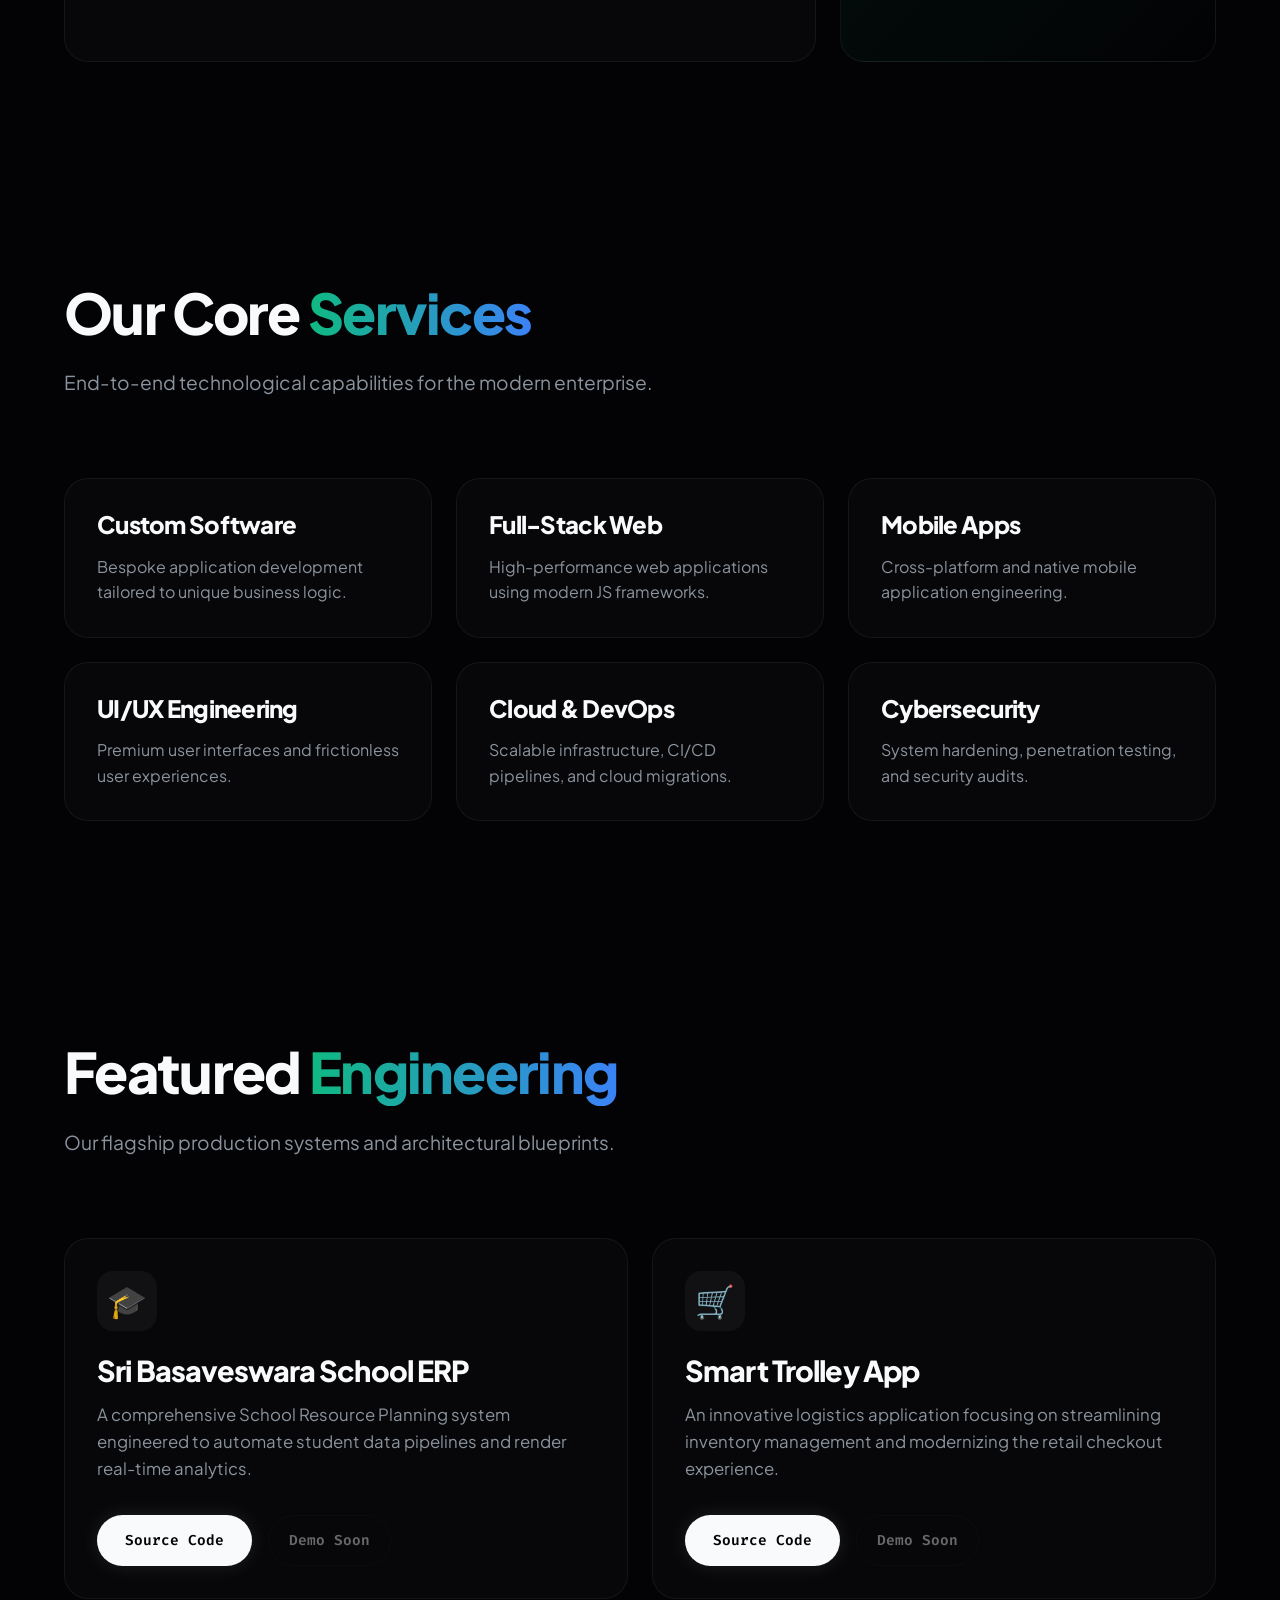
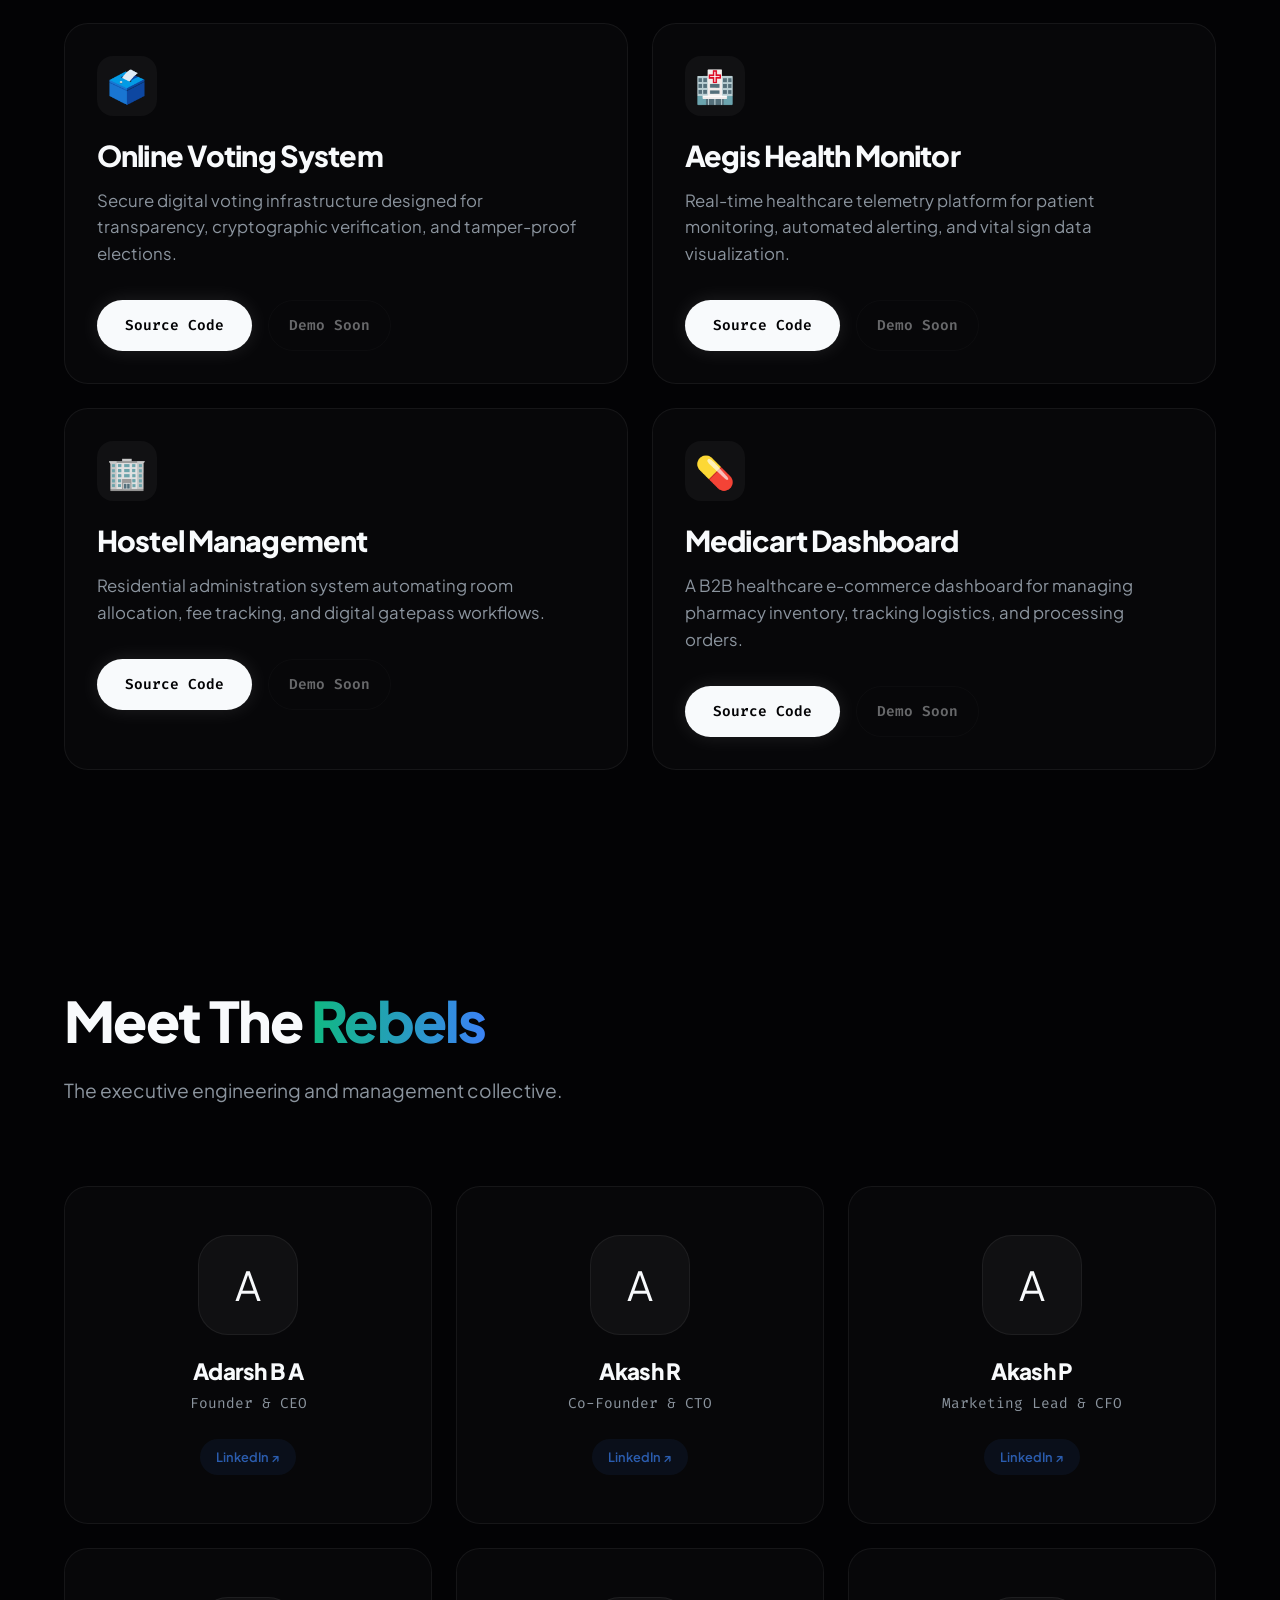
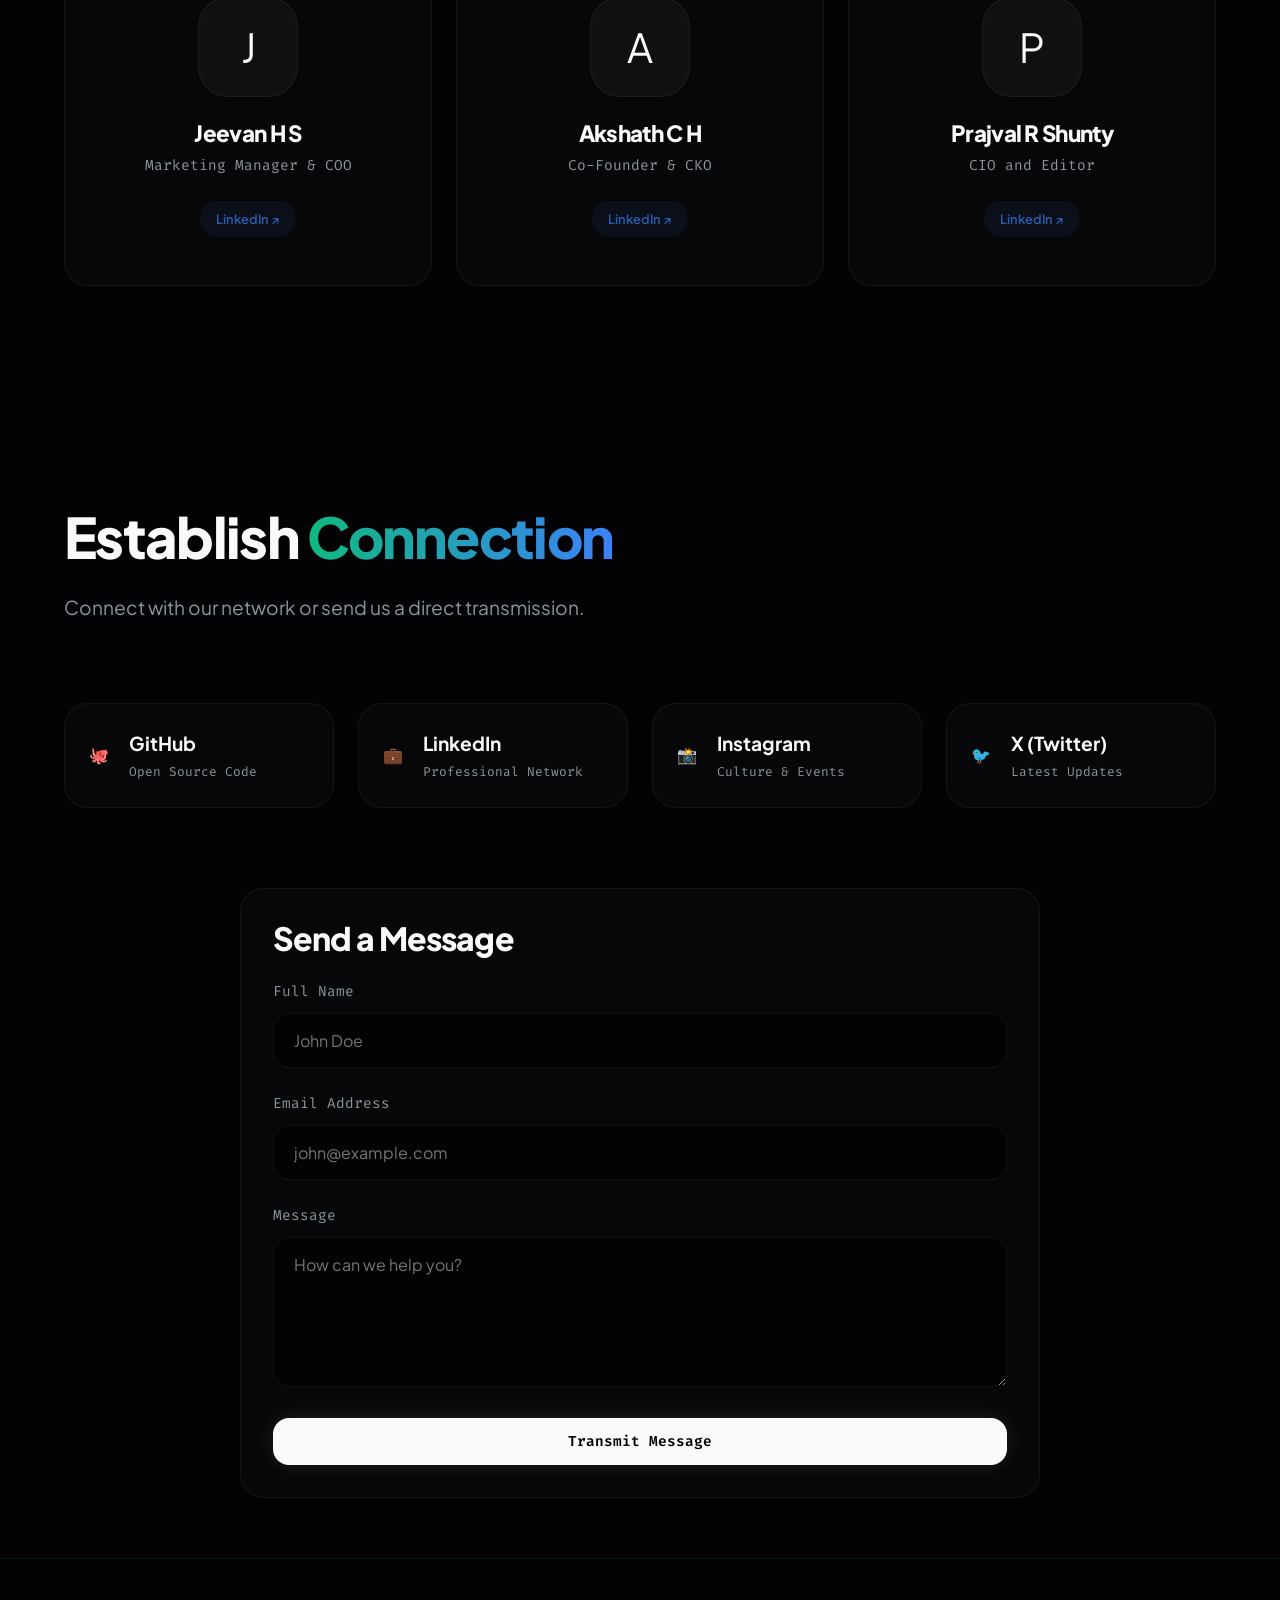
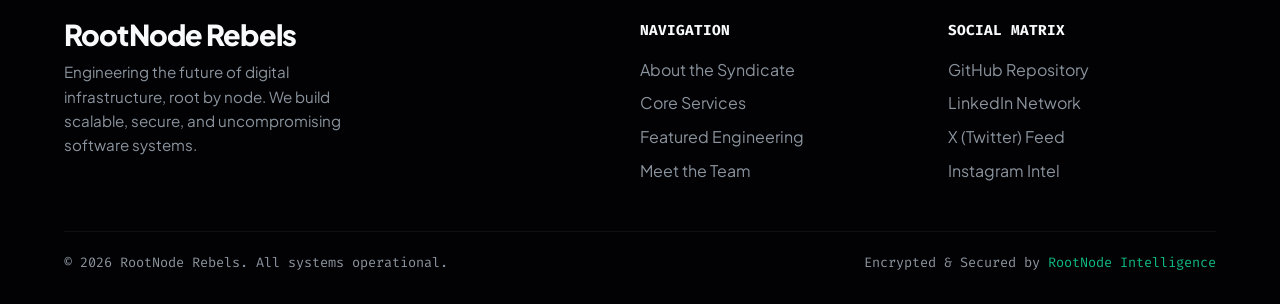
==== commit 5e78cbdd: "chore: update established year to 2025" ====
--- a/index.html
+++ b/index.html
@@ -72,7 +72,7 @@
                 <p>Our team is passionate about solving complex technical challenges through innovation, clean architecture, and modern engineering practices.</p>
             </div>
             <div class="bento-card about-stats">
-                <div class="stat-number">2026</div>
+                <div class="stat-number">2025</div>
                 <div class="stat-label">YEAR ESTABLISHED</div>
                 <br><br>
                 <div class="stat-number">10+</div>
@@ -82,7 +82,7 @@
     </section>
 
     <!-- Services Section -->
-    <section class="section pt-0">
+    <section id="services" class="section pt-0">
         <div class="section-header fade-in-up">
             <h2>Our Core <span class="highlight">Services</span></h2>
             <p>End-to-end technological capabilities for the modern enterprise.</p>
